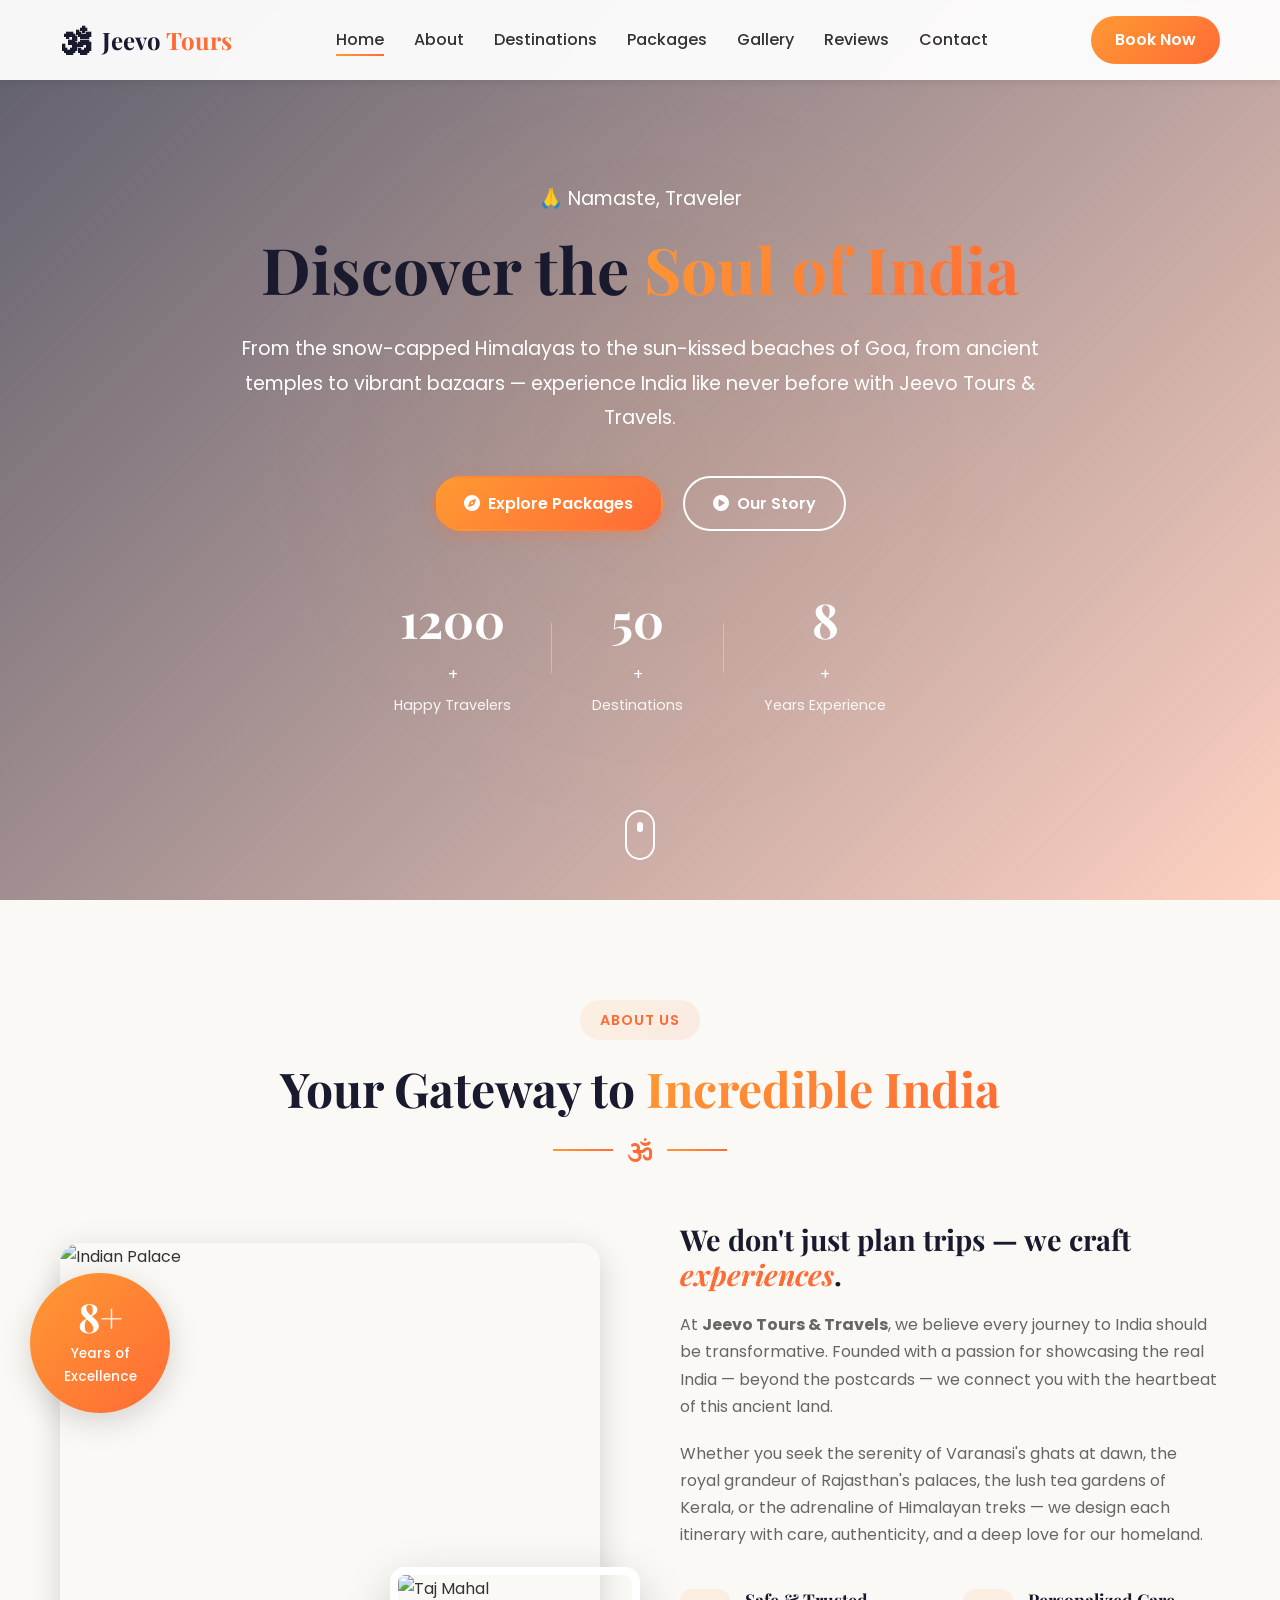
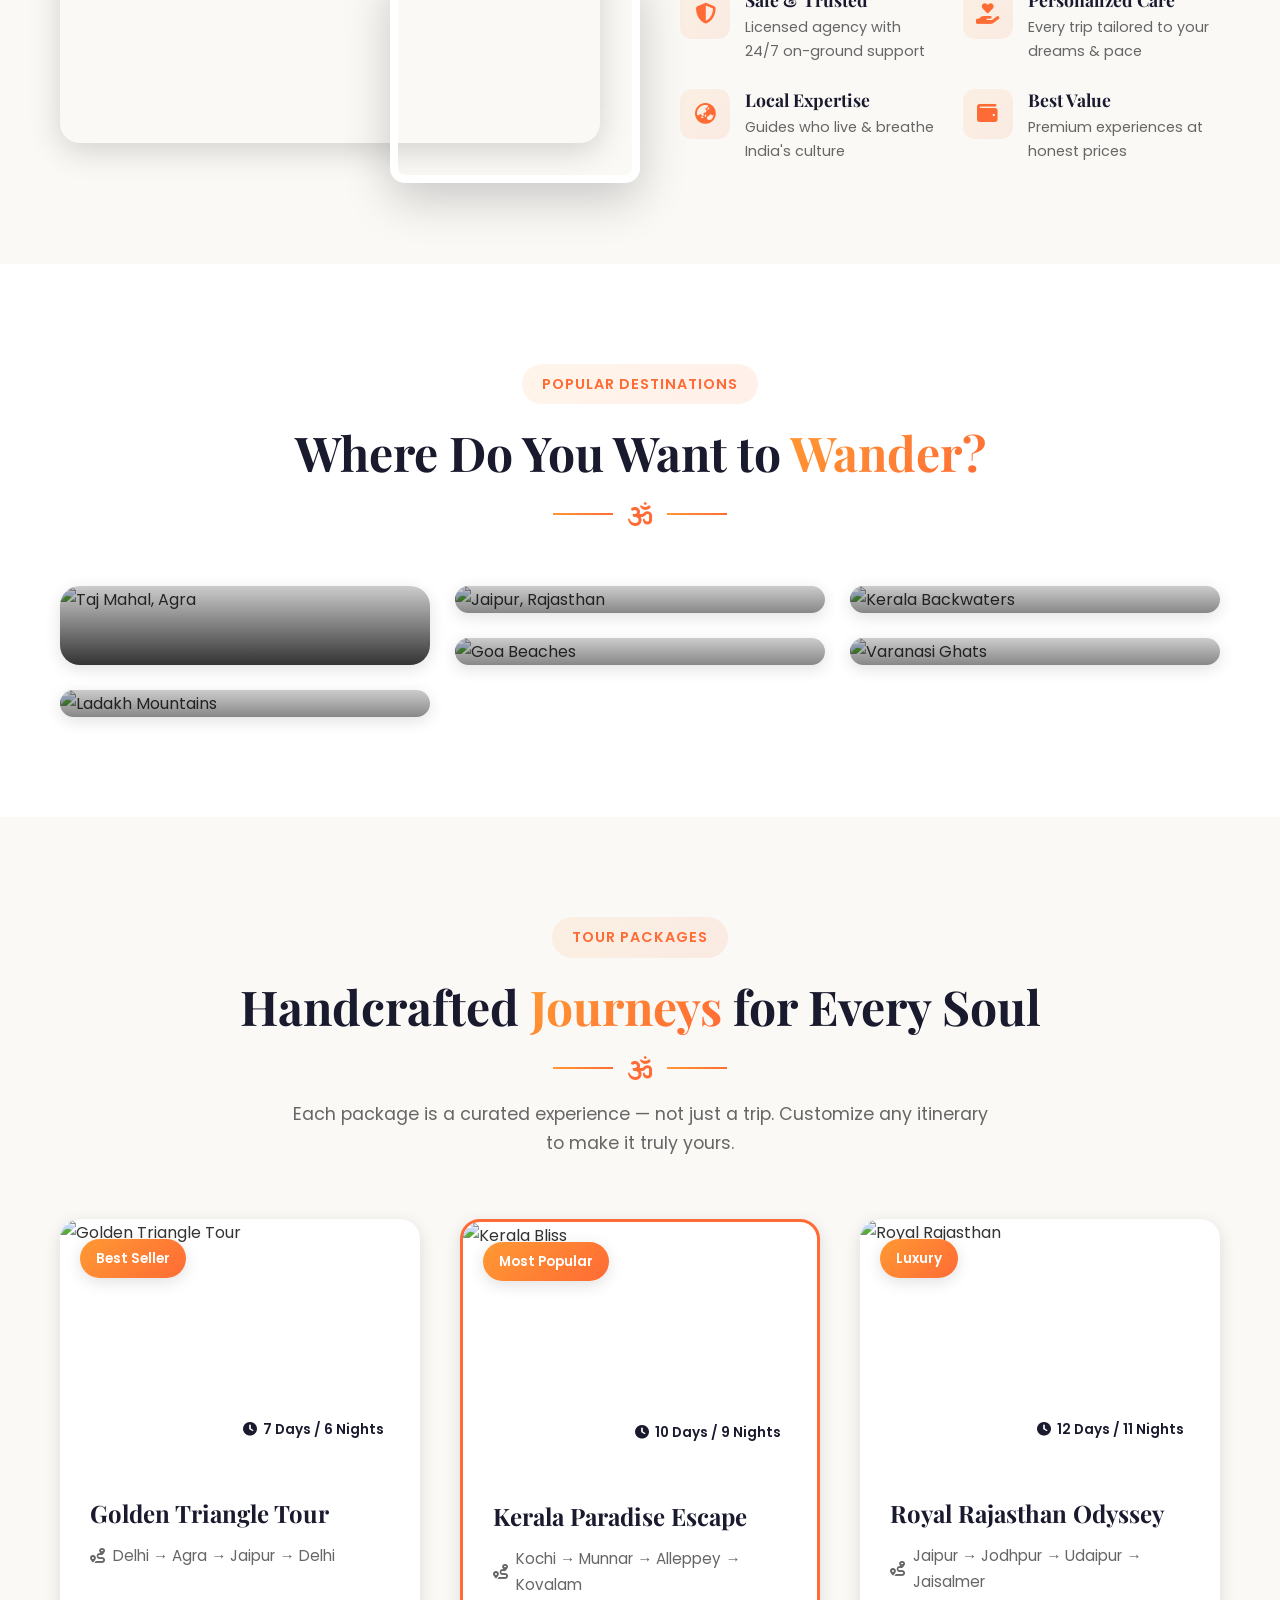
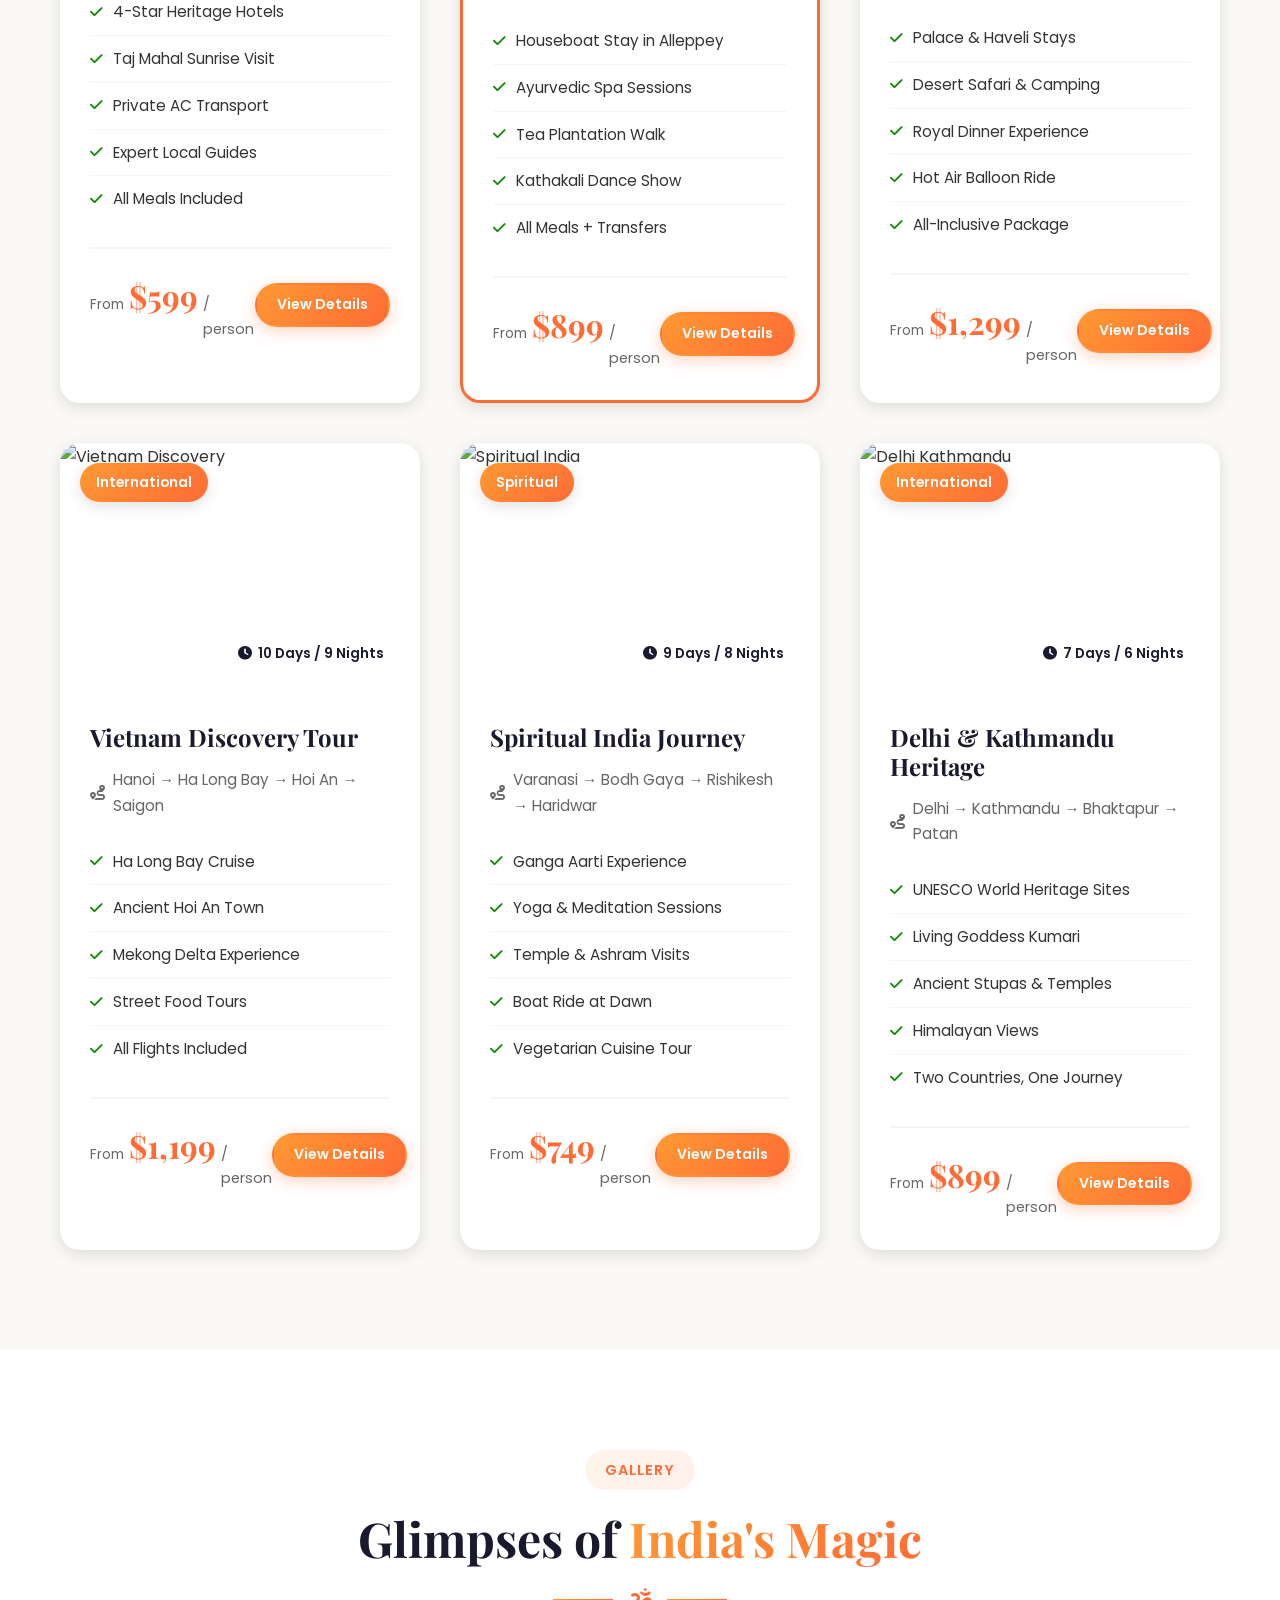
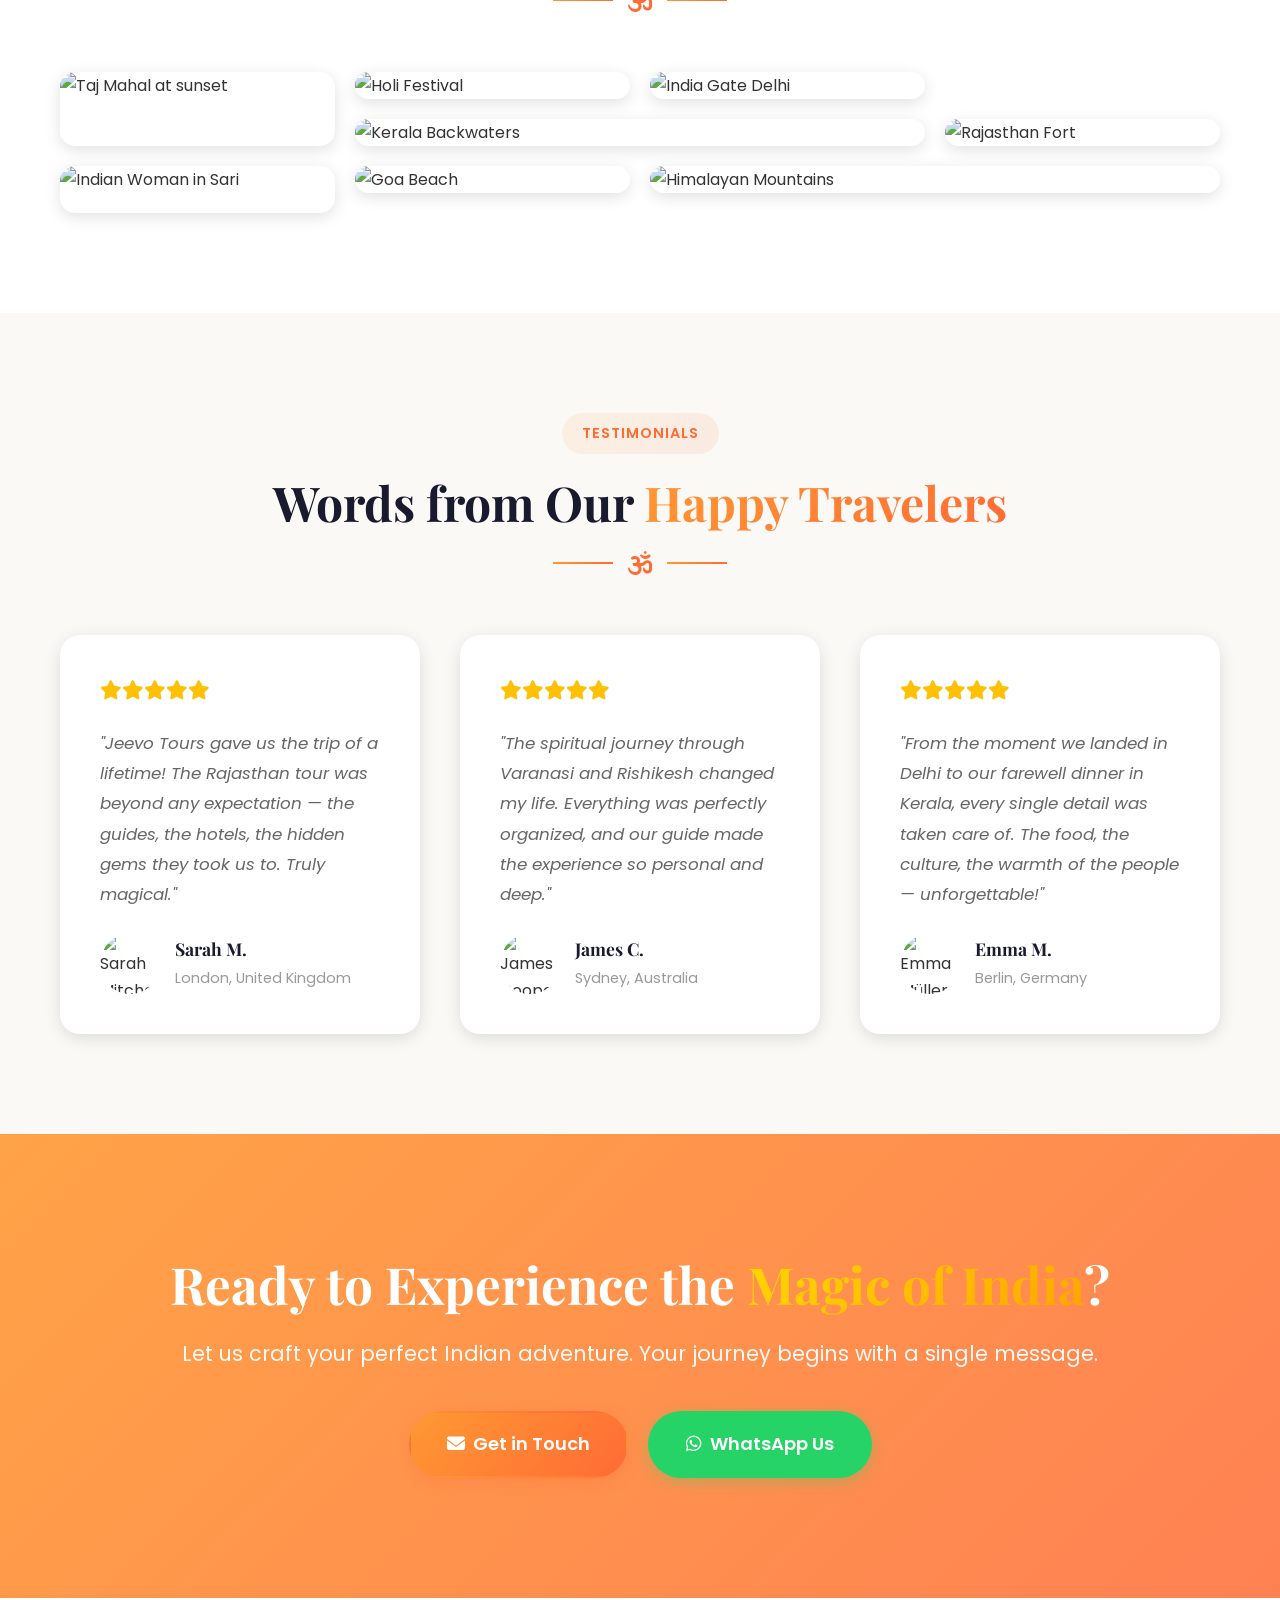
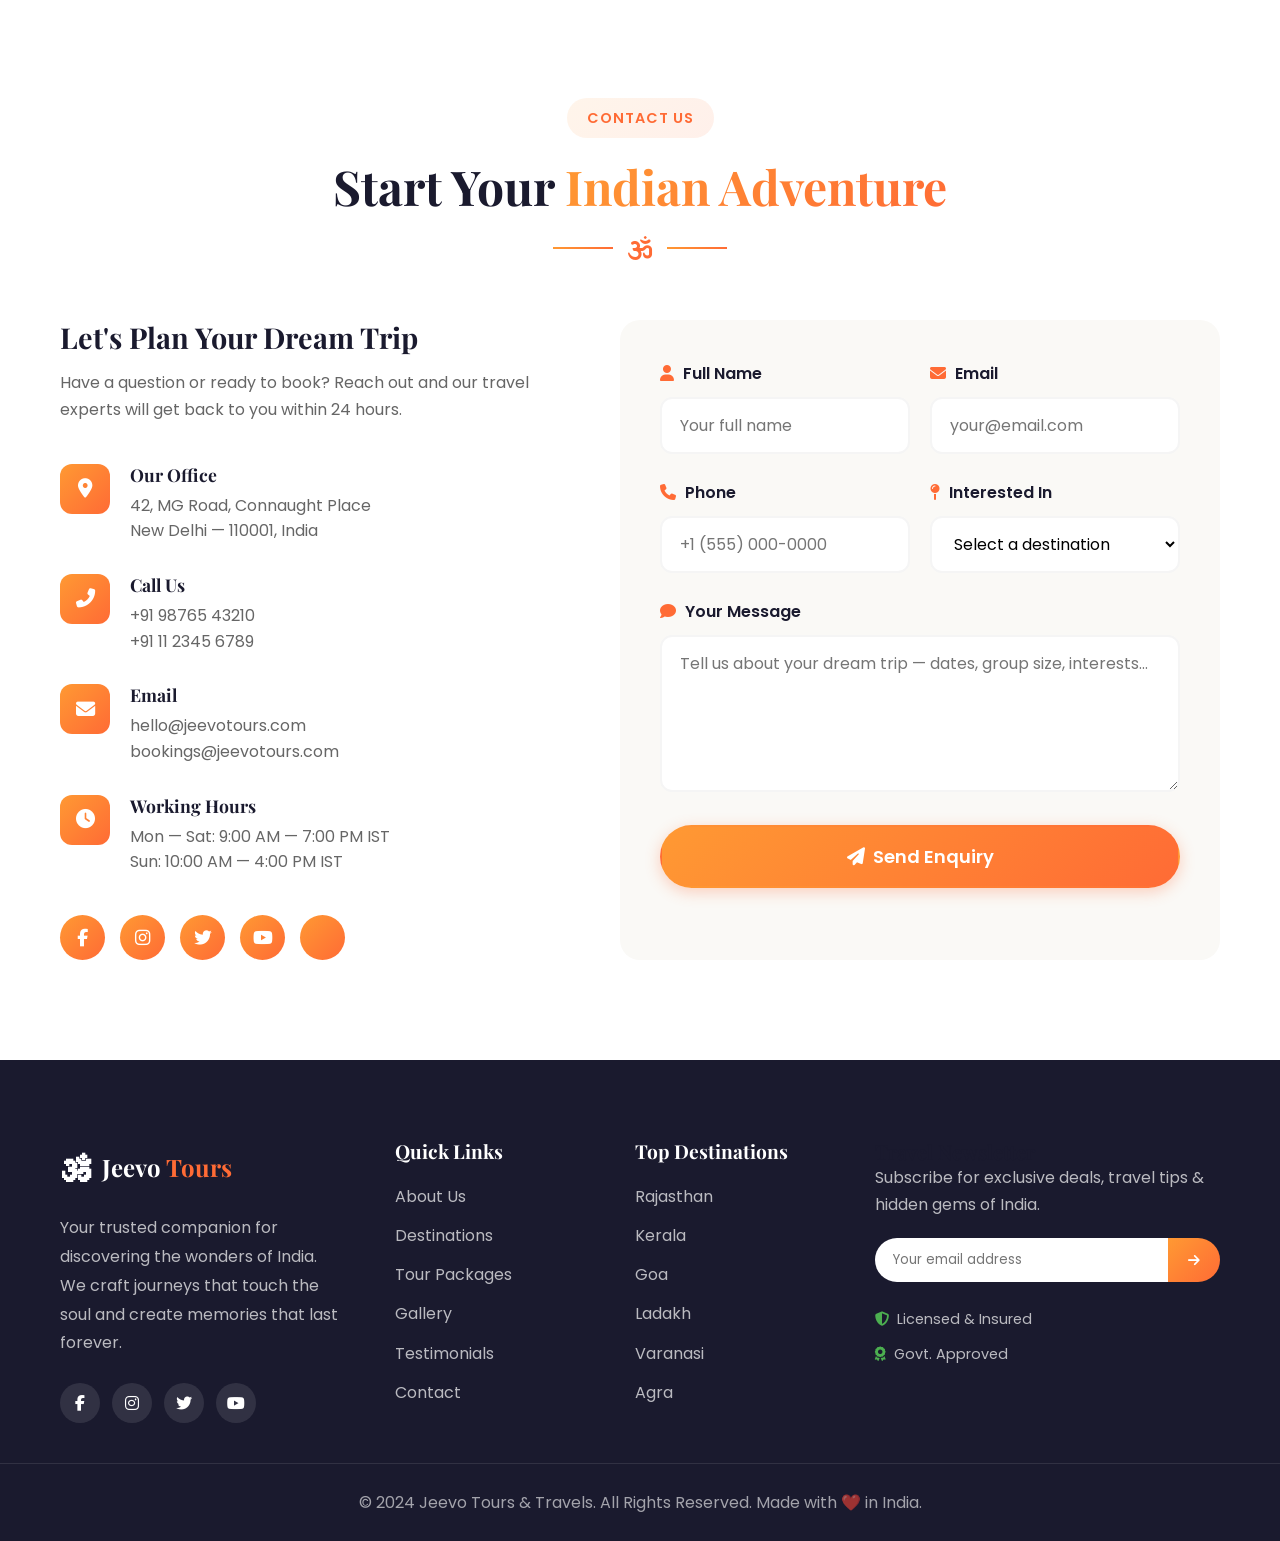
==== index.html @ 7a4a973b "Add files via upload" ====
<!DOCTYPE html>
<html lang="en">
<head>
    <meta charset="UTF-8">
    <meta name="viewport" content="width=device-width, initial-scale=1.0">
    <title>Jeevo Tours & Travels — Discover Incredible India</title>
    <meta name="description" content="Jeevo Tours & Travels — Your gateway to the magic of India. Curated luxury tours, heritage walks, spiritual journeys & adventure expeditions across incredible India.">
    <link rel="preconnect" href="https://fonts.googleapis.com">
    <link rel="preconnect" href="https://fonts.gstatic.com" crossorigin>
    <link href="https://fonts.googleapis.com/css2?family=Playfair+Display:ital,wght@0,400;0,600;0,700;0,800;1,400&family=Poppins:wght@300;400;500;600;700&display=swap" rel="stylesheet">
    <link rel="stylesheet" href="https://cdnjs.cloudflare.com/ajax/libs/font-awesome/6.5.1/css/all.min.css">
    <link rel="stylesheet" href="styles.css">
</head>
<body>

    <!-- ======= NAVIGATION ======= -->
    <nav class="navbar" id="navbar">
        <div class="nav-container">
            <a href="#home" class="nav-logo">
                <span class="logo-icon">🕉</span>
                <span class="logo-text">Jeevo <span>Tours</span></span>
            </a>
            <ul class="nav-links" id="navLinks">
                <li><a href="#home" class="active">Home</a></li>
                <li><a href="#about">About</a></li>
                <li><a href="#destinations">Destinations</a></li>
                <li><a href="#packages">Packages</a></li>
                <li><a href="#gallery">Gallery</a></li>
                <li><a href="#testimonials">Reviews</a></li>
                <li><a href="#contact">Contact</a></li>
            </ul>
            <a href="#packages" class="nav-cta">Book Now</a>
            <button class="nav-toggle" id="navToggle" aria-label="Toggle navigation">
                <span></span><span></span><span></span>
            </button>
        </div>
    </nav>

    <!-- ======= HERO SECTION ======= -->
    <section class="hero" id="home">
        <div class="hero-bg">
            <div class="hero-slide active" style="background-image: url('https://images.pexels.com/photos/1603650/pexels-photo-1603650.jpeg?auto=compress&cs=tinysrgb&w=1920')"></div>
            <div class="hero-slide" style="background-image: url('https://images.pexels.com/photos/2290070/pexels-photo-2290070.jpeg?auto=compress&cs=tinysrgb&w=1920')"></div>
            <div class="hero-slide" style="background-image: url('https://images.pexels.com/photos/1583339/pexels-photo-1583339.jpeg?auto=compress&cs=tinysrgb&w=1920')"></div>
            <div class="hero-slide" style="background-image: url('https://images.pexels.com/photos/3581368/pexels-photo-3581368.jpeg?auto=compress&cs=tinysrgb&w=1920')"></div>
        </div>
        <div class="hero-overlay"></div>
        <div class="hero-mandala"></div>
        <div class="hero-content">
            <p class="hero-subtitle animate-up">🙏 Namaste, Traveler</p>
            <h1 class="hero-title animate-up delay-1">
                Discover the <span class="text-gradient">Soul of India</span>
            </h1>
            <p class="hero-desc animate-up delay-2">
                From the snow-capped Himalayas to the sun-kissed beaches of Goa, from ancient temples to vibrant bazaars — experience India like never before with Jeevo Tours & Travels.
            </p>
            <div class="hero-btns animate-up delay-3">
                <a href="#packages" class="btn btn-primary"><i class="fas fa-compass"></i> Explore Packages</a>
                <a href="#about" class="btn btn-outline"><i class="fas fa-play-circle"></i> Our Story</a>
            </div>
            <div class="hero-stats animate-up delay-4">
                <div class="stat">
                    <span class="stat-num" data-count="1200">0</span>+
                    <span class="stat-label">Happy Travelers</span>
                </div>
                <div class="stat-divider"></div>
                <div class="stat">
                    <span class="stat-num" data-count="50">0</span>+
                    <span class="stat-label">Destinations</span>
                </div>
                <div class="stat-divider"></div>
                <div class="stat">
                    <span class="stat-num" data-count="8">0</span>+
                    <span class="stat-label">Years Experience</span>
                </div>
            </div>
        </div>
        <div class="hero-scroll">
            <a href="#about"><span></span></a>
        </div>
    </section>

    <!-- ======= ABOUT SECTION ======= -->
    <section class="about section" id="about">
        <div class="container">
            <div class="section-header">
                <span class="section-tag">About Us</span>
                <h2 class="section-title">Your Gateway to <span class="text-gradient">Incredible India</span></h2>
                <div class="title-ornament"><span></span><i class="fas fa-om"></i><span></span></div>
            </div>
            <div class="about-grid">
                <div class="about-images">
                    <div class="about-img-main">
                        <img src="https://images.pexels.com/photos/3581368/pexels-photo-3581368.jpeg?auto=compress&cs=tinysrgb&w=600&h=800" alt="Indian Palace" loading="lazy">
                    </div>
                    <div class="about-img-float">
                        <img src="https://images.pexels.com/photos/1603650/pexels-photo-1603650.jpeg?auto=compress&cs=tinysrgb&w=400&h=500" alt="Taj Mahal" loading="lazy">
                    </div>
                    <div class="about-experience-badge">
                        <span class="badge-num">8+</span>
                        <span class="badge-text">Years of<br>Excellence</span>
                    </div>
                </div>
                <div class="about-content">
                    <h3>We don't just plan trips — we craft <em>experiences</em>.</h3>
                    <p>
                        At <strong>Jeevo Tours & Travels</strong>, we believe every journey to India should be transformative. Founded with a passion for showcasing the real India — beyond the postcards — we connect you with the heartbeat of this ancient land.
                    </p>
                    <p>
                        Whether you seek the serenity of Varanasi's ghats at dawn, the royal grandeur of Rajasthan's palaces, the lush tea gardens of Kerala, or the adrenaline of Himalayan treks — we design each itinerary with care, authenticity, and a deep love for our homeland.
                    </p>
                    <div class="about-features">
                        <div class="feature">
                            <div class="feature-icon"><i class="fas fa-shield-alt"></i></div>
                            <div>
                                <h4>Safe & Trusted</h4>
                                <p>Licensed agency with 24/7 on-ground support</p>
                            </div>
                        </div>
                        <div class="feature">
                            <div class="feature-icon"><i class="fas fa-hand-holding-heart"></i></div>
                            <div>
                                <h4>Personalized Care</h4>
                                <p>Every trip tailored to your dreams & pace</p>
                            </div>
                        </div>
                        <div class="feature">
                            <div class="feature-icon"><i class="fas fa-globe-asia"></i></div>
                            <div>
                                <h4>Local Expertise</h4>
                                <p>Guides who live & breathe India's culture</p>
                            </div>
                        </div>
                        <div class="feature">
                            <div class="feature-icon"><i class="fas fa-wallet"></i></div>
                            <div>
                                <h4>Best Value</h4>
                                <p>Premium experiences at honest prices</p>
                            </div>
                        </div>
                    </div>
                </div>
            </div>
        </div>
    </section>

    <!-- ======= DESTINATIONS SECTION ======= -->
    <section class="destinations section" id="destinations">
        <div class="container">
            <div class="section-header">
                <span class="section-tag">Popular Destinations</span>
                <h2 class="section-title">Where Do You Want to <span class="text-gradient">Wander?</span></h2>
                <div class="title-ornament"><span></span><i class="fas fa-om"></i><span></span></div>
            </div>
            <div class="dest-grid">
                <div class="dest-card dest-large">
                    <img src="https://images.pexels.com/photos/1603650/pexels-photo-1603650.jpeg?auto=compress&cs=tinysrgb&w=800" alt="Taj Mahal, Agra" loading="lazy">
                    <div class="dest-overlay">
                        <span class="dest-tag">Most Popular</span>
                        <h3>Agra</h3>
                        <p>Home of the Taj Mahal — a monument to eternal love</p>
                        <a href="#packages" class="dest-link">Explore <i class="fas fa-arrow-right"></i></a>
                    </div>
                </div>
                <div class="dest-card">
                    <img src="https://images.pexels.com/photos/3581368/pexels-photo-3581368.jpeg?auto=compress&cs=tinysrgb&w=600" alt="Jaipur, Rajasthan" loading="lazy">
                    <div class="dest-overlay">
                        <span class="dest-tag">Royal Heritage</span>
                        <h3>Rajasthan</h3>
                        <p>Majestic forts, golden deserts & royal palaces</p>
                        <a href="#packages" class="dest-link">Explore <i class="fas fa-arrow-right"></i></a>
                    </div>
                </div>
                <div class="dest-card">
                    <img src="https://images.pexels.com/photos/3889742/pexels-photo-3889742.jpeg?auto=compress&cs=tinysrgb&w=600" alt="Kerala Backwaters" loading="lazy">
                    <div class="dest-overlay">
                        <span class="dest-tag">God's Own Country</span>
                        <h3>Kerala</h3>
                        <p>Serene backwaters, Ayurveda & spice plantations</p>
                        <a href="#packages" class="dest-link">Explore <i class="fas fa-arrow-right"></i></a>
                    </div>
                </div>
                <div class="dest-card">
                    <img src="https://images.pexels.com/photos/1007426/pexels-photo-1007426.jpeg?auto=compress&cs=tinysrgb&w=600" alt="Goa Beaches" loading="lazy">
                    <div class="dest-overlay">
                        <span class="dest-tag">Beach Paradise</span>
                        <h3>Goa</h3>
                        <p>Golden beaches, vibrant nightlife & Portuguese charm</p>
                        <a href="#packages" class="dest-link">Explore <i class="fas fa-arrow-right"></i></a>
                    </div>
                </div>
                <div class="dest-card">
                    <img src="https://images.pexels.com/photos/1007426/pexels-photo-1007426.jpeg?auto=compress&cs=tinysrgb&w=600" alt="Varanasi Ghats" loading="lazy">
                    <div class="dest-overlay">
                        <span class="dest-tag">Spiritual Capital</span>
                        <h3>Varanasi</h3>
                        <p>Ancient ghats, sacred rituals & timeless spirituality</p>
                        <a href="#packages" class="dest-link">Explore <i class="fas fa-arrow-right"></i></a>
                    </div>
                </div>
                <div class="dest-card">
                    <img src="https://images.pexels.com/photos/1670732/pexels-photo-1670732.jpeg?auto=compress&cs=tinysrgb&w=600" alt="Ladakh Mountains" loading="lazy">
                    <div class="dest-overlay">
                        <span class="dest-tag">Adventure</span>
                        <h3>Ladakh</h3>
                        <p>Breathtaking passes, monasteries & raw Himalayan beauty</p>
                        <a href="#packages" class="dest-link">Explore <i class="fas fa-arrow-right"></i></a>
                    </div>
                </div>
            </div>
        </div>
    </section>

    <!-- ======= PACKAGES SECTION ======= -->
    <section class="packages section" id="packages">
        <div class="container">
            <div class="section-header">
                <span class="section-tag">Tour Packages</span>
                <h2 class="section-title">Handcrafted <span class="text-gradient">Journeys</span> for Every Soul</h2>
                <div class="title-ornament"><span></span><i class="fas fa-om"></i><span></span></div>
                <p class="section-desc">Each package is a curated experience — not just a trip. Customize any itinerary to make it truly yours.</p>
            </div>
            <div class="packages-grid">
                <!-- Package 1 -->
                <div class="package-card">
                    <div class="package-img">
                        <img src="https://images.pexels.com/photos/1603650/pexels-photo-1603650.jpeg?auto=compress&cs=tinysrgb&w=600&h=400" alt="Golden Triangle Tour" loading="lazy">
                        <span class="package-badge">Best Seller</span>
                        <span class="package-duration"><i class="fas fa-clock"></i> 7 Days / 6 Nights</span>
                    </div>
                    <div class="package-body">
                        <h3>Golden Triangle Tour</h3>
                        <p class="package-route"><i class="fas fa-route"></i> Delhi → Agra → Jaipur → Delhi</p>
                        <ul class="package-features">
                            <li><i class="fas fa-check"></i> 4-Star Heritage Hotels</li>
                            <li><i class="fas fa-check"></i> Taj Mahal Sunrise Visit</li>
                            <li><i class="fas fa-check"></i> Private AC Transport</li>
                            <li><i class="fas fa-check"></i> Expert Local Guides</li>
                            <li><i class="fas fa-check"></i> All Meals Included</li>
                        </ul>
                        <div class="package-footer">
                            <div class="package-price">
                                <span class="price-from">From</span>
                                <span class="price-amount">$599</span>
                                <span class="price-per">/ person</span>
                            </div>
                            <a href="tours/golden-triangle.html" class="btn btn-primary btn-sm">View Details</a>
                        </div>
                    </div>
                </div>

                <!-- Package 2 -->
                <div class="package-card featured">
                    <div class="package-img">
                        <img src="https://images.pexels.com/photos/3889742/pexels-photo-3889742.jpeg?auto=compress&cs=tinysrgb&w=600&h=400" alt="Kerala Bliss" loading="lazy">
                        <span class="package-badge">Most Popular</span>
                        <span class="package-duration"><i class="fas fa-clock"></i> 10 Days / 9 Nights</span>
                    </div>
                    <div class="package-body">
                        <h3>Kerala Paradise Escape</h3>
                        <p class="package-route"><i class="fas fa-route"></i> Kochi → Munnar → Alleppey → Kovalam</p>
                        <ul class="package-features">
                            <li><i class="fas fa-check"></i> Houseboat Stay in Alleppey</li>
                            <li><i class="fas fa-check"></i> Ayurvedic Spa Sessions</li>
                            <li><i class="fas fa-check"></i> Tea Plantation Walk</li>
                            <li><i class="fas fa-check"></i> Kathakali Dance Show</li>
                            <li><i class="fas fa-check"></i> All Meals + Transfers</li>
                        </ul>
                        <div class="package-footer">
                            <div class="package-price">
                                <span class="price-from">From</span>
                                <span class="price-amount">$899</span>
                                <span class="price-per">/ person</span>
                            </div>
                            <a href="tours/kerala-paradise.html" class="btn btn-primary btn-sm">View Details</a>
                        </div>
                    </div>
                </div>

                <!-- Package 3 -->
                <div class="package-card">
                    <div class="package-img">
                        <img src="https://images.pexels.com/photos/3581368/pexels-photo-3581368.jpeg?auto=compress&cs=tinysrgb&w=600&h=400" alt="Royal Rajasthan" loading="lazy">
                        <span class="package-badge">Luxury</span>
                        <span class="package-duration"><i class="fas fa-clock"></i> 12 Days / 11 Nights</span>
                    </div>
                    <div class="package-body">
                        <h3>Royal Rajasthan Odyssey</h3>
                        <p class="package-route"><i class="fas fa-route"></i> Jaipur → Jodhpur → Udaipur → Jaisalmer</p>
                        <ul class="package-features">
                            <li><i class="fas fa-check"></i> Palace & Haveli Stays</li>
                            <li><i class="fas fa-check"></i> Desert Safari & Camping</li>
                            <li><i class="fas fa-check"></i> Royal Dinner Experience</li>
                            <li><i class="fas fa-check"></i> Hot Air Balloon Ride</li>
                            <li><i class="fas fa-check"></i> All-Inclusive Package</li>
                        </ul>
                        <div class="package-footer">
                            <div class="package-price">
                                <span class="price-from">From</span>
                                <span class="price-amount">$1,299</span>
                                <span class="price-per">/ person</span>
                            </div>
                            <a href="tours/royal-rajasthan.html" class="btn btn-primary btn-sm">View Details</a>
                        </div>
                    </div>
                </div>

                <!-- Package 4 -->
                <div class="package-card">
                    <div class="package-img">
                        <img src="https://images.pexels.com/photos/1532771/pexels-photo-1532771.jpeg?auto=compress&cs=tinysrgb&w=600&h=400" alt="Vietnam Discovery" loading="lazy">
                        <span class="package-badge">International</span>
                        <span class="package-duration"><i class="fas fa-clock"></i> 10 Days / 9 Nights</span>
                    </div>
                    <div class="package-body">
                        <h3>Vietnam Discovery Tour</h3>
                        <p class="package-route"><i class="fas fa-route"></i> Hanoi → Ha Long Bay → Hoi An → Saigon</p>
                        <ul class="package-features">
                            <li><i class="fas fa-check"></i> Ha Long Bay Cruise</li>
                            <li><i class="fas fa-check"></i> Ancient Hoi An Town</li>
                            <li><i class="fas fa-check"></i> Mekong Delta Experience</li>
                            <li><i class="fas fa-check"></i> Street Food Tours</li>
                            <li><i class="fas fa-check"></i> All Flights Included</li>
                        </ul>
                        <div class="package-footer">
                            <div class="package-price">
                                <span class="price-from">From</span>
                                <span class="price-amount">$1,199</span>
                                <span class="price-per">/ person</span>
                            </div>
                            <a href="tours/vietnam-discovery.html" class="btn btn-primary btn-sm">View Details</a>
                        </div>
                    </div>
                </div>

                <!-- Package 5 -->
                <div class="package-card">
                    <div class="package-img">
                        <img src="https://images.pexels.com/photos/2290070/pexels-photo-2290070.jpeg?auto=compress&cs=tinysrgb&w=600&h=400" alt="Spiritual India" loading="lazy">
                        <span class="package-badge">Spiritual</span>
                        <span class="package-duration"><i class="fas fa-clock"></i> 9 Days / 8 Nights</span>
                    </div>
                    <div class="package-body">
                        <h3>Spiritual India Journey</h3>
                        <p class="package-route"><i class="fas fa-route"></i> Varanasi → Bodh Gaya → Rishikesh → Haridwar</p>
                        <ul class="package-features">
                            <li><i class="fas fa-check"></i> Ganga Aarti Experience</li>
                            <li><i class="fas fa-check"></i> Yoga & Meditation Sessions</li>
                            <li><i class="fas fa-check"></i> Temple & Ashram Visits</li>
                            <li><i class="fas fa-check"></i> Boat Ride at Dawn</li>
                            <li><i class="fas fa-check"></i> Vegetarian Cuisine Tour</li>
                        </ul>
                        <div class="package-footer">
                            <div class="package-price">
                                <span class="price-from">From</span>
                                <span class="price-amount">$749</span>
                                <span class="price-per">/ person</span>
                            </div>
                            <a href="tours/spiritual-india.html" class="btn btn-primary btn-sm">View Details</a>
                        </div>
                    </div>
                </div>

                <!-- Package 6 -->
                <div class="package-card">
                    <div class="package-img">
                        <img src="https://images.pexels.com/photos/3581368/pexels-photo-3581368.jpeg?auto=compress&cs=tinysrgb&w=600&h=400" alt="Delhi Kathmandu" loading="lazy">
                        <span class="package-badge">International</span>
                        <span class="package-duration"><i class="fas fa-clock"></i> 7 Days / 6 Nights</span>
                    </div>
                    <div class="package-body">
                        <h3>Delhi & Kathmandu Heritage</h3>
                        <p class="package-route"><i class="fas fa-route"></i> Delhi → Kathmandu → Bhaktapur → Patan</p>
                        <ul class="package-features">
                            <li><i class="fas fa-check"></i> UNESCO World Heritage Sites</li>
                            <li><i class="fas fa-check"></i> Living Goddess Kumari</li>
                            <li><i class="fas fa-check"></i> Ancient Stupas & Temples</li>
                            <li><i class="fas fa-check"></i> Himalayan Views</li>
                            <li><i class="fas fa-check"></i> Two Countries, One Journey</li>
                        </ul>
                        <div class="package-footer">
                            <div class="package-price">
                                <span class="price-from">From</span>
                                <span class="price-amount">$899</span>
                                <span class="price-per">/ person</span>
                            </div>
                            <a href="tours/delhi-kathmandu.html" class="btn btn-primary btn-sm">View Details</a>
                        </div>
                    </div>
                </div>
            </div>
        </div>
    </section>

    <!-- ======= GALLERY SECTION ======= -->
    <section class="gallery section" id="gallery">
        <div class="container">
            <div class="section-header">
                <span class="section-tag">Gallery</span>
                <h2 class="section-title">Glimpses of <span class="text-gradient">India's Magic</span></h2>
                <div class="title-ornament"><span></span><i class="fas fa-om"></i><span></span></div>
            </div>
            <div class="gallery-grid">
                <div class="gallery-item gi-tall">
                    <img src="https://images.pexels.com/photos/1603650/pexels-photo-1603650.jpeg?auto=compress&cs=tinysrgb&w=600&h=800" alt="Taj Mahal at sunset" loading="lazy">
                    <div class="gallery-overlay"><span>Taj Mahal, Agra</span></div>
                </div>
                <div class="gallery-item">
                    <img src="https://images.pexels.com/photos/2187605/pexels-photo-2187605.jpeg?auto=compress&cs=tinysrgb&w=400" alt="Holi Festival" loading="lazy">
                    <div class="gallery-overlay"><span>Festival of Colors</span></div>
                </div>
                <div class="gallery-item">
                    <img src="https://images.pexels.com/photos/1583339/pexels-photo-1583339.jpeg?auto=compress&cs=tinysrgb&w=400" alt="India Gate Delhi" loading="lazy">
                    <div class="gallery-overlay"><span>India Gate, Delhi</span></div>
                </div>
                <div class="gallery-item gi-wide">
                    <img src="https://images.pexels.com/photos/3889742/pexels-photo-3889742.jpeg?auto=compress&cs=tinysrgb&w=800&h=400" alt="Kerala Backwaters" loading="lazy">
                    <div class="gallery-overlay"><span>Backwaters, Kerala</span></div>
                </div>
                <div class="gallery-item">
                    <img src="https://images.pexels.com/photos/3581368/pexels-photo-3581368.jpeg?auto=compress&cs=tinysrgb&w=400" alt="Rajasthan Fort" loading="lazy">
                    <div class="gallery-overlay"><span>Mehrangarh Fort</span></div>
                </div>
                <div class="gallery-item gi-tall">
                    <img src="https://images.pexels.com/photos/2187605/pexels-photo-2187605.jpeg?auto=compress&cs=tinysrgb&w=600&h=800" alt="Indian Woman in Sari" loading="lazy">
                    <div class="gallery-overlay"><span>Colors of India</span></div>
                </div>
                <div class="gallery-item">
                    <img src="https://images.pexels.com/photos/1007426/pexels-photo-1007426.jpeg?auto=compress&cs=tinysrgb&w=400" alt="Goa Beach" loading="lazy">
                    <div class="gallery-overlay"><span>Beaches of Goa</span></div>
                </div>
                <div class="gallery-item gi-wide">
                    <img src="https://images.pexels.com/photos/1670732/pexels-photo-1670732.jpeg?auto=compress&cs=tinysrgb&w=800&h=400" alt="Himalayan Mountains" loading="lazy">
                    <div class="gallery-overlay"><span>Himalayas, Ladakh</span></div>
                </div>
            </div>
        </div>
    </section>

    <!-- ======= TESTIMONIALS SECTION ======= -->
    <section class="testimonials section" id="testimonials">
        <div class="container">
            <div class="section-header">
                <span class="section-tag">Testimonials</span>
                <h2 class="section-title">Words from Our <span class="text-gradient">Happy Travelers</span></h2>
                <div class="title-ornament"><span></span><i class="fas fa-om"></i><span></span></div>
            </div>
            <div class="testimonials-grid">
                <div class="testimonial-card">
                    <div class="testimonial-stars">
                        <i class="fas fa-star"></i><i class="fas fa-star"></i><i class="fas fa-star"></i><i class="fas fa-star"></i><i class="fas fa-star"></i>
                    </div>
                    <p class="testimonial-text">"Jeevo Tours gave us the trip of a lifetime! The Rajasthan tour was beyond any expectation — the guides, the hotels, the hidden gems they took us to. Truly magical."</p>
                    <div class="testimonial-author">
                        <img src="https://images.pexels.com/photos/774909/pexels-photo-774909.jpeg?auto=compress&cs=tinysrgb&w=100&h=100" alt="Sarah Mitchell" loading="lazy">
                        <div>
                            <h4>Sarah M.</h4>
                            <span>London, United Kingdom</span>
                        </div>
                    </div>
                </div>
                <div class="testimonial-card">
                    <div class="testimonial-stars">
                        <i class="fas fa-star"></i><i class="fas fa-star"></i><i class="fas fa-star"></i><i class="fas fa-star"></i><i class="fas fa-star"></i>
                    </div>
                    <p class="testimonial-text">"The spiritual journey through Varanasi and Rishikesh changed my life. Everything was perfectly organized, and our guide made the experience so personal and deep."</p>
                    <div class="testimonial-author">
                        <img src="https://images.pexels.com/photos/220453/pexels-photo-220453.jpeg?auto=compress&cs=tinysrgb&w=100&h=100" alt="James Cooper" loading="lazy">
                        <div>
                            <h4>James C.</h4>
                            <span>Sydney, Australia</span>
                        </div>
                    </div>
                </div>
                <div class="testimonial-card">
                    <div class="testimonial-stars">
                        <i class="fas fa-star"></i><i class="fas fa-star"></i><i class="fas fa-star"></i><i class="fas fa-star"></i><i class="fas fa-star"></i>
                    </div>
                    <p class="testimonial-text">"From the moment we landed in Delhi to our farewell dinner in Kerala, every single detail was taken care of. The food, the culture, the warmth of the people — unforgettable!"</p>
                    <div class="testimonial-author">
                        <img src="https://images.pexels.com/photos/733872/pexels-photo-733872.jpeg?auto=compress&cs=tinysrgb&w=100&h=100" alt="Emma Müller" loading="lazy">
                        <div>
                            <h4>Emma M.</h4>
                            <span>Berlin, Germany</span>
                        </div>
                    </div>
                </div>
            </div>
        </div>
    </section>

    <!-- ======= CTA SECTION ======= -->
    <section class="cta-section">
        <div class="cta-bg" style="background-image: url('https://images.pexels.com/photos/2290070/pexels-photo-2290070.jpeg?auto=compress&cs=tinysrgb&w=1920')"></div>
        <div class="cta-overlay"></div>
        <div class="container">
            <div class="cta-content">
                <h2>Ready to Experience the <span class="text-gradient-light">Magic of India</span>?</h2>
                <p>Let us craft your perfect Indian adventure. Your journey begins with a single message.</p>
                <div class="cta-btns">
                    <a href="#contact" class="btn btn-primary btn-lg"><i class="fas fa-envelope"></i> Get in Touch</a>
                    <a href="https://wa.me/919876543210" class="btn btn-whatsapp btn-lg" target="_blank"><i class="fab fa-whatsapp"></i> WhatsApp Us</a>
                </div>
            </div>
        </div>
    </section>

    <!-- ======= CONTACT SECTION ======= -->
    <section class="contact section" id="contact">
        <div class="container">
            <div class="section-header">
                <span class="section-tag">Contact Us</span>
                <h2 class="section-title">Start Your <span class="text-gradient">Indian Adventure</span></h2>
                <div class="title-ornament"><span></span><i class="fas fa-om"></i><span></span></div>
            </div>
            <div class="contact-grid">
                <div class="contact-info">
                    <h3>Let's Plan Your Dream Trip</h3>
                    <p>Have a question or ready to book? Reach out and our travel experts will get back to you within 24 hours.</p>

                    <div class="contact-details">
                        <div class="contact-item">
                            <div class="contact-icon"><i class="fas fa-map-marker-alt"></i></div>
                            <div>
                                <h4>Our Office</h4>
                                <p>42, MG Road, Connaught Place<br>New Delhi — 110001, India</p>
                            </div>
                        </div>
                        <div class="contact-item">
                            <div class="contact-icon"><i class="fas fa-phone-alt"></i></div>
                            <div>
                                <h4>Call Us</h4>
                                <p>+91 98765 43210<br>+91 11 2345 6789</p>
                            </div>
                        </div>
                        <div class="contact-item">
                            <div class="contact-icon"><i class="fas fa-envelope"></i></div>
                            <div>
                                <h4>Email</h4>
                                <p>hello@jeevotours.com<br>bookings@jeevotours.com</p>
                            </div>
                        </div>
                        <div class="contact-item">
                            <div class="contact-icon"><i class="fas fa-clock"></i></div>
                            <div>
                                <h4>Working Hours</h4>
                                <p>Mon — Sat: 9:00 AM — 7:00 PM IST<br>Sun: 10:00 AM — 4:00 PM IST</p>
                            </div>
                        </div>
                    </div>

                    <div class="contact-social">
                        <a href="#" aria-label="Facebook"><i class="fab fa-facebook-f"></i></a>
                        <a href="#" aria-label="Instagram"><i class="fab fa-instagram"></i></a>
                        <a href="#" aria-label="Twitter"><i class="fab fa-twitter"></i></a>
                        <a href="#" aria-label="YouTube"><i class="fab fa-youtube"></i></a>
                        <a href="#" aria-label="TripAdvisor"><i class="fab fa-tripadvisor"></i></a>
                    </div>
                </div>

                <form class="contact-form" id="contactForm">
                    <div class="form-row">
                        <div class="form-group">
                            <label for="name"><i class="fas fa-user"></i> Full Name</label>
                            <input type="text" id="name" name="name" placeholder="Your full name" required>
                        </div>
                        <div class="form-group">
                            <label for="email"><i class="fas fa-envelope"></i> Email</label>
                            <input type="email" id="email" name="email" placeholder="your@email.com" required>
                        </div>
                    </div>
                    <div class="form-row">
                        <div class="form-group">
                            <label for="phone"><i class="fas fa-phone"></i> Phone</label>
                            <input type="tel" id="phone" name="phone" placeholder="+1 (555) 000-0000">
                        </div>
                        <div class="form-group">
                            <label for="destination"><i class="fas fa-map-pin"></i> Interested In</label>
                            <select id="destination" name="destination">
                                <option value="">Select a destination</option>
                                <option value="golden-triangle">Golden Triangle</option>
                                <option value="kerala">Kerala Paradise</option>
                                <option value="rajasthan">Royal Rajasthan</option>
                                <option value="himalayan">Himalayan Expedition</option>
                                <option value="spiritual">Spiritual Journey</option>
                                <option value="goa">Goa Beach Getaway</option>
                                <option value="custom">Custom Trip</option>
                            </select>
                        </div>
                    </div>
                    <div class="form-group">
                        <label for="message"><i class="fas fa-comment"></i> Your Message</label>
                        <textarea id="message" name="message" rows="5" placeholder="Tell us about your dream trip — dates, group size, interests..."></textarea>
                    </div>
                    <button type="submit" class="btn btn-primary btn-lg btn-full">
                        <i class="fas fa-paper-plane"></i> Send Enquiry
                    </button>
                </form>
            </div>
        </div>
    </section>

    <!-- ======= FOOTER ======= -->
    <footer class="footer">
        <div class="footer-top">
            <div class="container">
                <div class="footer-grid">
                    <div class="footer-about">
                        <a href="#home" class="footer-logo">
                            <span class="logo-icon">🕉</span>
                            <span class="logo-text">Jeevo <span>Tours</span></span>
                        </a>
                        <p>Your trusted companion for discovering the wonders of India. We craft journeys that touch the soul and create memories that last forever.</p>
                        <div class="footer-social">
                            <a href="#" aria-label="Facebook"><i class="fab fa-facebook-f"></i></a>
                            <a href="#" aria-label="Instagram"><i class="fab fa-instagram"></i></a>
                            <a href="#" aria-label="Twitter"><i class="fab fa-twitter"></i></a>
                            <a href="#" aria-label="YouTube"><i class="fab fa-youtube"></i></a>
                        </div>
                    </div>
                    <div class="footer-links">
                        <h4>Quick Links</h4>
                        <ul>
                            <li><a href="#about">About Us</a></li>
                            <li><a href="#destinations">Destinations</a></li>
                            <li><a href="#packages">Tour Packages</a></li>
                            <li><a href="#gallery">Gallery</a></li>
                            <li><a href="#testimonials">Testimonials</a></li>
                            <li><a href="#contact">Contact</a></li>
                        </ul>
                    </div>
                    <div class="footer-links">
                        <h4>Top Destinations</h4>
                        <ul>
                            <li><a href="#destinations">Rajasthan</a></li>
                            <li><a href="#destinations">Kerala</a></li>
                            <li><a href="#destinations">Goa</a></li>
                            <li><a href="#destinations">Ladakh</a></li>
                            <li><a href="#destinations">Varanasi</a></li>
                            <li><a href="#destinations">Agra</a></li>
                        </ul>
                    </div>
                    <div class="footer-newsletter">
                        <h4>Travel Newsletter</h4>
                        <p>Subscribe for exclusive deals, travel tips & hidden gems of India.</p>
                        <form class="newsletter-form">
                            <input type="email" placeholder="Your email address" required>
                            <button type="submit"><i class="fas fa-arrow-right"></i></button>
                        </form>
                        <div class="footer-trust">
                            <span><i class="fas fa-shield-alt"></i> Licensed & Insured</span>
                            <span><i class="fas fa-award"></i> Govt. Approved</span>
                        </div>
                    </div>
                </div>
            </div>
        </div>
        <div class="footer-bottom">
            <div class="container">
                <p>&copy; 2024 Jeevo Tours & Travels. All Rights Reserved. Made with ❤️ in India.</p>
            </div>
        </div>
    </footer>

    <!-- Back to Top -->
    <a href="#home" class="back-to-top" id="backToTop" aria-label="Back to top">
        <i class="fas fa-chevron-up"></i>
    </a>

    <script src="script.js"></script>
</body>
</html>
---- styles.css ----
/* ========================================
   JEEVO TOURS & TRAVELS - STYLESHEET
   Modern Indian Aesthetic with Saffron/Orange
   ======================================== */

/* ========== CSS VARIABLES ========== */
:root {
    /* Primary Indian Saffron/Orange Palette */
    --primary: #FF6B35;
    --primary-dark: #E85A28;
    --primary-light: #FF8C61;
    --saffron: #FF9933;
    --saffron-light: #FFB366;
    --orange-deep: #F26419;

    /* Accent Colors */
    --accent: #138808;
    --accent-light: #4CAF50;
    --white: #FFFFFF;
    --navy: #001845;

    /* Neutral Palette */
    --dark: #1a1a2e;
    --gray-dark: #333;
    --gray: #666;
    --gray-light: #999;
    --gray-lighter: #f5f5f5;
    --bg-light: #faf9f6;

    /* Gradients */
    --gradient-primary: linear-gradient(135deg, var(--saffron) 0%, var(--primary) 100%);
    --gradient-overlay: linear-gradient(135deg, rgba(255, 153, 51, 0.9) 0%, rgba(255, 107, 53, 0.85) 100%);

    /* Shadows */
    --shadow-sm: 0 2px 8px rgba(0, 0, 0, 0.08);
    --shadow-md: 0 4px 16px rgba(0, 0, 0, 0.12);
    --shadow-lg: 0 8px 32px rgba(0, 0, 0, 0.16);
    --shadow-xl: 0 16px 48px rgba(0, 0, 0, 0.2);

    /* Spacing */
    --section-padding: 100px 0;
    --container-width: 1200px;

    /* Typography */
    --font-heading: 'Playfair Display', serif;
    --font-body: 'Poppins', sans-serif;

    /* Transitions */
    --transition: all 0.3s ease;
}

/* ========== BASE STYLES ========== */
* {
    margin: 0;
    padding: 0;
    box-sizing: border-box;
}

html {
    scroll-behavior: smooth;
    scroll-padding-top: 80px;
}

body {
    font-family: var(--font-body);
    font-size: 16px;
    line-height: 1.7;
    color: var(--gray-dark);
    background: var(--white);
    overflow-x: hidden;
}

img {
    max-width: 100%;
    height: auto;
    display: block;
}

a {
    text-decoration: none;
    color: inherit;
    transition: var(--transition);
}

ul {
    list-style: none;
}

/* ========== TYPOGRAPHY ========== */
h1, h2, h3, h4, h5, h6 {
    font-family: var(--font-heading);
    font-weight: 700;
    line-height: 1.2;
    color: var(--dark);
}

h1 { font-size: clamp(2.5rem, 5vw, 4rem); }
h2 { font-size: clamp(2rem, 4vw, 3rem); }
h3 { font-size: clamp(1.5rem, 3vw, 2rem); }
h4 { font-size: 1.25rem; }

p {
    margin-bottom: 1rem;
}

.text-gradient {
    background: var(--gradient-primary);
    -webkit-background-clip: text;
    -webkit-text-fill-color: transparent;
    background-clip: text;
}

.text-gradient-light {
    background: linear-gradient(135deg, #FFD700 0%, #FFA500 100%);
    -webkit-background-clip: text;
    -webkit-text-fill-color: transparent;
    background-clip: text;
}

/* ========== CONTAINER ========== */
.container {
    max-width: var(--container-width);
    margin: 0 auto;
    padding: 0 20px;
}

.section {
    padding: var(--section-padding);
}

/* ========== BUTTONS ========== */
.btn {
    display: inline-flex;
    align-items: center;
    gap: 8px;
    padding: 12px 28px;
    font-family: var(--font-body);
    font-size: 16px;
    font-weight: 600;
    border-radius: 50px;
    border: 2px solid transparent;
    cursor: pointer;
    transition: var(--transition);
    text-align: center;
    white-space: nowrap;
}

.btn-primary {
    background: var(--gradient-primary);
    color: var(--white);
    box-shadow: 0 4px 15px rgba(255, 107, 53, 0.3);
}

.btn-primary:hover {
    transform: translateY(-2px);
    box-shadow: 0 6px 20px rgba(255, 107, 53, 0.4);
}

.btn-outline {
    background: transparent;
    color: var(--white);
    border-color: var(--white);
}

.btn-outline:hover {
    background: var(--white);
    color: var(--primary);
}

.btn-whatsapp {
    background: #25D366;
    color: var(--white);
    box-shadow: 0 4px 15px rgba(37, 211, 102, 0.3);
}

.btn-whatsapp:hover {
    background: #128C7E;
    transform: translateY(-2px);
}

.btn-sm {
    padding: 8px 20px;
    font-size: 14px;
}

.btn-lg {
    padding: 16px 36px;
    font-size: 18px;
}

.btn-full {
    width: 100%;
    justify-content: center;
}

/* ========== NAVIGATION ========== */
.navbar {
    position: fixed;
    top: 0;
    left: 0;
    right: 0;
    z-index: 1000;
    background: rgba(255, 255, 255, 0.95);
    backdrop-filter: blur(10px);
    box-shadow: var(--shadow-sm);
    transition: var(--transition);
}

.navbar.scrolled {
    box-shadow: var(--shadow-md);
}

.nav-container {
    max-width: var(--container-width);
    margin: 0 auto;
    padding: 0 20px;
    display: flex;
    align-items: center;
    justify-content: space-between;
    height: 80px;
}

.nav-logo {
    display: flex;
    align-items: center;
    gap: 10px;
    font-family: var(--font-heading);
    font-size: 1.5rem;
    font-weight: 700;
    color: var(--dark);
}

.logo-icon {
    font-size: 2rem;
}

.logo-text span {
    color: var(--primary);
}

.nav-links {
    display: flex;
    gap: 30px;
}

.nav-links a {
    font-weight: 500;
    color: var(--gray-dark);
    position: relative;
}

.nav-links a::after {
    content: '';
    position: absolute;
    bottom: -5px;
    left: 0;
    width: 0;
    height: 2px;
    background: var(--gradient-primary);
    transition: width 0.3s ease;
}

.nav-links a:hover::after,
.nav-links a.active::after {
    width: 100%;
}

.nav-cta {
    padding: 10px 24px;
    background: var(--gradient-primary);
    color: var(--white);
    border-radius: 50px;
    font-weight: 600;
}

.nav-cta:hover {
    transform: translateY(-2px);
    box-shadow: 0 4px 12px rgba(255, 107, 53, 0.3);
}

.nav-toggle {
    display: none;
    flex-direction: column;
    gap: 5px;
    background: none;
    border: none;
    cursor: pointer;
}

.nav-toggle span {
    width: 25px;
    height: 3px;
    background: var(--dark);
    border-radius: 3px;
    transition: var(--transition);
}

/* ========== HERO SECTION ========== */
.hero {
    position: relative;
    height: 100vh;
    min-height: 700px;
    display: flex;
    align-items: center;
    justify-content: center;
    overflow: hidden;
}

.hero-bg {
    position: absolute;
    top: 0;
    left: 0;
    width: 100%;
    height: 100%;
    z-index: 1;
}

.hero-slide {
    position: absolute;
    top: 0;
    left: 0;
    width: 100%;
    height: 100%;
    background-size: cover;
    background-position: center;
    opacity: 0;
    transition: opacity 2s cubic-bezier(0.4, 0, 0.2, 1);
    will-change: opacity;
}

.hero-slide.active {
    opacity: 1;
    animation: kenburns 20s ease-out;
}

@keyframes kenburns {
    0% {
        transform: scale(1);
    }
    100% {
        transform: scale(1.1);
    }
}

.hero-overlay {
    position: absolute;
    top: 0;
    left: 0;
    width: 100%;
    height: 100%;
    background: linear-gradient(135deg, rgba(26, 26, 46, 0.7) 0%, rgba(255, 107, 53, 0.3) 100%);
    z-index: 2;
}

.hero-mandala {
    position: absolute;
    top: 50%;
    left: 50%;
    transform: translate(-50%, -50%);
    width: 800px;
    height: 800px;
    background: radial-gradient(circle, rgba(255, 153, 51, 0.05) 0%, transparent 70%);
    border-radius: 50%;
    z-index: 2;
    animation: pulse 8s ease-in-out infinite;
}

@keyframes pulse {
    0%, 100% { transform: translate(-50%, -50%) scale(1); opacity: 0.5; }
    50% { transform: translate(-50%, -50%) scale(1.1); opacity: 0.3; }
}

.hero-content {
    position: relative;
    z-index: 3;
    text-align: center;
    color: var(--white);
    max-width: 900px;
    padding: 0 20px;
}

.hero-subtitle {
    font-size: 1.2rem;
    font-weight: 400;
    margin-bottom: 1rem;
    opacity: 0;
    animation: slideUp 0.8s ease forwards;
}

.hero-title {
    margin-bottom: 1.5rem;
    opacity: 0;
    animation: slideUp 0.8s ease 0.2s forwards;
}

.hero-desc {
    font-size: 1.2rem;
    line-height: 1.8;
    margin-bottom: 2.5rem;
    opacity: 0;
    animation: slideUp 0.8s ease 0.4s forwards;
}

.hero-btns {
    display: flex;
    gap: 20px;
    justify-content: center;
    flex-wrap: wrap;
    margin-bottom: 3rem;
    opacity: 0;
    animation: slideUp 0.8s ease 0.6s forwards;
}

.hero-stats {
    display: flex;
    justify-content: center;
    align-items: center;
    gap: 40px;
    flex-wrap: wrap;
    opacity: 0;
    animation: slideUp 0.8s ease 0.8s forwards;
}

.stat {
    text-align: center;
}

.stat-num {
    display: block;
    font-size: 3rem;
    font-weight: 700;
    font-family: var(--font-heading);
}

.stat-label {
    display: block;
    font-size: 0.9rem;
    opacity: 0.9;
    margin-top: 5px;
}

.stat-divider {
    width: 1px;
    height: 50px;
    background: rgba(255, 255, 255, 0.3);
}

.hero-scroll {
    position: absolute;
    bottom: 40px;
    left: 50%;
    transform: translateX(-50%);
    z-index: 3;
}

.hero-scroll a {
    display: block;
    width: 30px;
    height: 50px;
    border: 2px solid var(--white);
    border-radius: 20px;
    position: relative;
}

.hero-scroll span {
    position: absolute;
    top: 10px;
    left: 50%;
    width: 6px;
    height: 10px;
    margin-left: -3px;
    background: var(--white);
    border-radius: 3px;
    animation: scroll 2s infinite;
}

@keyframes scroll {
    0% { opacity: 1; transform: translateY(0); }
    100% { opacity: 0; transform: translateY(20px); }
}

@keyframes slideUp {
    to {
        opacity: 1;
        transform: translateY(0);
    }
    from {
        transform: translateY(30px);
    }
}

/* ========== SECTION HEADERS ========== */
.section-header {
    text-align: center;
    margin-bottom: 60px;
}

.section-tag {
    display: inline-block;
    padding: 8px 20px;
    background: linear-gradient(135deg, rgba(255, 153, 51, 0.1) 0%, rgba(255, 107, 53, 0.1) 100%);
    color: var(--primary);
    font-weight: 600;
    font-size: 0.9rem;
    text-transform: uppercase;
    letter-spacing: 1px;
    border-radius: 50px;
    margin-bottom: 20px;
}

.section-title {
    margin-bottom: 20px;
}

.title-ornament {
    display: flex;
    align-items: center;
    justify-content: center;
    gap: 15px;
    margin-top: 20px;
}

.title-ornament span {
    width: 60px;
    height: 2px;
    background: var(--gradient-primary);
}

.title-ornament i {
    color: var(--primary);
    font-size: 1.5rem;
}

.section-desc {
    max-width: 700px;
    margin: 20px auto 0;
    font-size: 1.1rem;
    color: var(--gray);
}

/* ========== ABOUT SECTION ========== */
.about {
    background: var(--bg-light);
}

.about-grid {
    display: grid;
    grid-template-columns: 1fr 1fr;
    gap: 80px;
    align-items: center;
}

.about-images {
    position: relative;
}

.about-img-main {
    border-radius: 20px;
    overflow: hidden;
    box-shadow: var(--shadow-lg);
}

.about-img-main img {
    width: 100%;
    height: 500px;
    object-fit: cover;
}

.about-img-float {
    position: absolute;
    bottom: -40px;
    right: -40px;
    width: 250px;
    border-radius: 15px;
    overflow: hidden;
    box-shadow: var(--shadow-xl);
    border: 8px solid var(--white);
}

.about-img-float img {
    width: 100%;
    height: 200px;
    object-fit: cover;
}

.about-experience-badge {
    position: absolute;
    top: 30px;
    left: -30px;
    width: 140px;
    height: 140px;
    background: var(--gradient-primary);
    border-radius: 50%;
    display: flex;
    flex-direction: column;
    align-items: center;
    justify-content: center;
    color: var(--white);
    box-shadow: var(--shadow-lg);
    text-align: center;
    padding: 10px;
}

.badge-num {
    font-size: 2.5rem;
    font-weight: 700;
    font-family: var(--font-heading);
    line-height: 1;
}

.badge-text {
    font-size: 0.85rem;
    font-weight: 500;
    margin-top: 5px;
}

.about-content h3 {
    font-size: 1.8rem;
    margin-bottom: 20px;
}

.about-content em {
    color: var(--primary);
    font-style: italic;
}

.about-content p {
    color: var(--gray);
    margin-bottom: 20px;
}

.about-features {
    display: grid;
    grid-template-columns: 1fr 1fr;
    gap: 25px;
    margin-top: 40px;
}

.feature {
    display: flex;
    gap: 15px;
}

.feature-icon {
    flex-shrink: 0;
    width: 50px;
    height: 50px;
    background: linear-gradient(135deg, rgba(255, 153, 51, 0.1) 0%, rgba(255, 107, 53, 0.1) 100%);
    border-radius: 12px;
    display: flex;
    align-items: center;
    justify-content: center;
    color: var(--primary);
    font-size: 1.3rem;
}

.feature h4 {
    font-size: 1.1rem;
    margin-bottom: 5px;
}

.feature p {
    font-size: 0.9rem;
    margin: 0;
}

/* ========== DESTINATIONS SECTION ========== */
.dest-grid {
    display: grid;
    grid-template-columns: repeat(3, 1fr);
    gap: 25px;
}

.dest-card {
    position: relative;
    border-radius: 20px;
    overflow: hidden;
    cursor: pointer;
    box-shadow: var(--shadow-md);
}

.dest-large {
    grid-row: span 2;
}

.dest-card img {
    width: 100%;
    height: 100%;
    object-fit: cover;
    transition: transform 0.5s ease;
}

.dest-card:hover img {
    transform: scale(1.1);
}

.dest-overlay {
    position: absolute;
    top: 0;
    left: 0;
    width: 100%;
    height: 100%;
    background: linear-gradient(to bottom, rgba(0, 0, 0, 0.2) 0%, rgba(0, 0, 0, 0.8) 100%);
    padding: 30px;
    display: flex;
    flex-direction: column;
    justify-content: flex-end;
    color: var(--white);
    transition: var(--transition);
}

.dest-card:hover .dest-overlay {
    background: linear-gradient(to bottom, rgba(255, 107, 53, 0.3) 0%, rgba(255, 107, 53, 0.9) 100%);
}

.dest-tag {
    display: inline-block;
    padding: 6px 15px;
    background: rgba(255, 255, 255, 0.2);
    backdrop-filter: blur(10px);
    border-radius: 20px;
    font-size: 0.8rem;
    font-weight: 600;
    margin-bottom: 15px;
    width: fit-content;
}

.dest-overlay h3 {
    font-size: 2rem;
    color: var(--white);
    margin-bottom: 10px;
}

.dest-overlay p {
    font-size: 0.95rem;
    opacity: 0.9;
    margin-bottom: 15px;
}

.dest-link {
    display: inline-flex;
    align-items: center;
    gap: 8px;
    color: var(--white);
    font-weight: 600;
    opacity: 0;
    transform: translateX(-10px);
    transition: var(--transition);
}

.dest-card:hover .dest-link {
    opacity: 1;
    transform: translateX(0);
}

/* ========== PACKAGES SECTION ========== */
.packages {
    background: var(--bg-light);
}

.packages-grid {
    display: grid;
    grid-template-columns: repeat(auto-fit, minmax(350px, 1fr));
    gap: 40px;
}

.package-card {
    background: var(--white);
    border-radius: 20px;
    overflow: hidden;
    box-shadow: var(--shadow-md);
    transition: var(--transition);
}

.package-card:hover {
    transform: translateY(-10px);
    box-shadow: var(--shadow-xl);
}

.package-card.featured {
    border: 3px solid var(--primary);
}

.package-img {
    position: relative;
    height: 250px;
    overflow: hidden;
}

.package-img img {
    width: 100%;
    height: 100%;
    object-fit: cover;
    transition: transform 0.5s ease;
}

.package-card:hover .package-img img {
    transform: scale(1.1);
}

.package-badge {
    position: absolute;
    top: 20px;
    left: 20px;
    padding: 8px 16px;
    background: var(--gradient-primary);
    color: var(--white);
    font-size: 0.85rem;
    font-weight: 600;
    border-radius: 20px;
    box-shadow: var(--shadow-md);
}

.package-duration {
    position: absolute;
    bottom: 20px;
    right: 20px;
    padding: 8px 16px;
    background: rgba(255, 255, 255, 0.95);
    backdrop-filter: blur(10px);
    color: var(--dark);
    font-size: 0.85rem;
    font-weight: 600;
    border-radius: 20px;
    display: flex;
    align-items: center;
    gap: 6px;
}

.package-body {
    padding: 30px;
}

.package-body h3 {
    font-size: 1.5rem;
    margin-bottom: 15px;
}

.package-route {
    color: var(--gray);
    font-size: 0.95rem;
    margin-bottom: 20px;
    display: flex;
    align-items: center;
    gap: 8px;
}

.package-features {
    margin-bottom: 25px;
}

.package-features li {
    padding: 10px 0;
    border-bottom: 1px solid var(--gray-lighter);
    font-size: 0.95rem;
    display: flex;
    align-items: center;
    gap: 10px;
}

.package-features li:last-child {
    border-bottom: none;
}

.package-features i {
    color: var(--accent);
    font-size: 0.9rem;
}

.package-footer {
    display: flex;
    justify-content: space-between;
    align-items: center;
    padding-top: 20px;
    border-top: 2px solid var(--gray-lighter);
}

.package-price {
    display: flex;
    align-items: baseline;
    gap: 5px;
}

.price-from {
    font-size: 0.85rem;
    color: var(--gray);
}

.price-amount {
    font-size: 2rem;
    font-weight: 700;
    font-family: var(--font-heading);
    color: var(--primary);
}

.price-per {
    font-size: 0.9rem;
    color: var(--gray);
}

/* ========== GALLERY SECTION ========== */
.gallery-grid {
    display: grid;
    grid-template-columns: repeat(4, 1fr);
    gap: 20px;
}

.gallery-item {
    position: relative;
    border-radius: 15px;
    overflow: hidden;
    cursor: pointer;
    box-shadow: var(--shadow-md);
    transition: var(--transition);
}

.gallery-item:hover {
    transform: translateY(-5px);
    box-shadow: var(--shadow-lg);
}

.gi-tall {
    grid-row: span 2;
}

.gi-wide {
    grid-column: span 2;
}

.gallery-item img {
    width: 100%;
    height: 100%;
    object-fit: cover;
    transition: transform 0.5s ease;
}

.gallery-item:hover img {
    transform: scale(1.1);
}

.gallery-overlay {
    position: absolute;
    bottom: 0;
    left: 0;
    right: 0;
    padding: 20px;
    background: linear-gradient(to top, rgba(0, 0, 0, 0.8) 0%, transparent 100%);
    color: var(--white);
    transform: translateY(100%);
    transition: var(--transition);
}

.gallery-item:hover .gallery-overlay {
    transform: translateY(0);
}

.gallery-overlay span {
    font-weight: 600;
    font-size: 1.1rem;
}

/* ========== TESTIMONIALS SECTION ========== */
.testimonials {
    background: var(--bg-light);
}

.testimonials-grid {
    display: grid;
    grid-template-columns: repeat(auto-fit, minmax(320px, 1fr));
    gap: 40px;
}

.testimonial-card {
    background: var(--white);
    padding: 40px;
    border-radius: 20px;
    box-shadow: var(--shadow-md);
    transition: var(--transition);
}

.testimonial-card:hover {
    transform: translateY(-5px);
    box-shadow: var(--shadow-lg);
}

.testimonial-stars {
    color: #FFC107;
    font-size: 1.2rem;
    margin-bottom: 20px;
}

.testimonial-text {
    font-size: 1.05rem;
    line-height: 1.8;
    color: var(--gray);
    font-style: italic;
    margin-bottom: 25px;
}

.testimonial-author {
    display: flex;
    align-items: center;
    gap: 15px;
}

.testimonial-author img {
    width: 60px;
    height: 60px;
    border-radius: 50%;
    object-fit: cover;
}

.testimonial-author h4 {
    font-size: 1.1rem;
    margin-bottom: 5px;
}

.testimonial-author span {
    font-size: 0.9rem;
    color: var(--gray-light);
}

/* ========== CTA SECTION ========== */
.cta-section {
    position: relative;
    padding: 120px 0;
    text-align: center;
    overflow: hidden;
}

.cta-bg {
    position: absolute;
    top: 0;
    left: 0;
    width: 100%;
    height: 100%;
    background-size: cover;
    background-position: center;
    z-index: 1;
}

.cta-overlay {
    position: absolute;
    top: 0;
    left: 0;
    width: 100%;
    height: 100%;
    background: var(--gradient-overlay);
    z-index: 2;
}

.cta-content {
    position: relative;
    z-index: 3;
    color: var(--white);
}

.cta-content h2 {
    font-size: clamp(2rem, 4vw, 3.5rem);
    color: var(--white);
    margin-bottom: 20px;
}

.cta-content p {
    font-size: 1.3rem;
    margin-bottom: 40px;
    opacity: 0.95;
}

.cta-btns {
    display: flex;
    gap: 20px;
    justify-content: center;
    flex-wrap: wrap;
}

/* ========== CONTACT SECTION ========== */
.contact-grid {
    display: grid;
    grid-template-columns: 1fr 1.2fr;
    gap: 60px;
}

.contact-info h3 {
    font-size: 1.8rem;
    margin-bottom: 15px;
}

.contact-info > p {
    color: var(--gray);
    margin-bottom: 40px;
}

.contact-details {
    margin-bottom: 40px;
}

.contact-item {
    display: flex;
    gap: 20px;
    margin-bottom: 30px;
}

.contact-icon {
    flex-shrink: 0;
    width: 50px;
    height: 50px;
    background: var(--gradient-primary);
    border-radius: 12px;
    display: flex;
    align-items: center;
    justify-content: center;
    color: var(--white);
    font-size: 1.2rem;
}

.contact-item h4 {
    font-size: 1.1rem;
    margin-bottom: 8px;
}

.contact-item p {
    color: var(--gray);
    margin: 0;
    line-height: 1.6;
}

.contact-social {
    display: flex;
    gap: 15px;
}

.contact-social a {
    width: 45px;
    height: 45px;
    background: var(--gradient-primary);
    border-radius: 50%;
    display: flex;
    align-items: center;
    justify-content: center;
    color: var(--white);
    font-size: 1.1rem;
    transition: var(--transition);
}

.contact-social a:hover {
    transform: translateY(-3px);
    box-shadow: var(--shadow-md);
}

/* ========== CONTACT FORM ========== */
.contact-form {
    background: var(--bg-light);
    padding: 40px;
    border-radius: 20px;
}

.form-row {
    display: grid;
    grid-template-columns: 1fr 1fr;
    gap: 20px;
}

.form-group {
    margin-bottom: 25px;
}

.form-group label {
    display: block;
    font-weight: 600;
    margin-bottom: 10px;
    color: var(--dark);
}

.form-group label i {
    color: var(--primary);
    margin-right: 5px;
}

.form-group input,
.form-group select,
.form-group textarea {
    width: 100%;
    padding: 14px 18px;
    border: 2px solid var(--gray-lighter);
    border-radius: 12px;
    font-family: var(--font-body);
    font-size: 1rem;
    transition: var(--transition);
    background: var(--white);
}

.form-group input:focus,
.form-group select:focus,
.form-group textarea:focus {
    outline: none;
    border-color: var(--primary);
}

.form-group textarea {
    resize: vertical;
}

/* ========== FOOTER ========== */
.footer {
    background: var(--dark);
    color: var(--white);
}

.footer-top {
    padding: 80px 0 40px;
}

.footer-grid {
    display: grid;
    grid-template-columns: 1.5fr 1fr 1fr 1.5fr;
    gap: 50px;
}

.footer-logo {
    display: flex;
    align-items: center;
    gap: 10px;
    font-family: var(--font-heading);
    font-size: 1.5rem;
    font-weight: 700;
    color: var(--white);
    margin-bottom: 20px;
}

.footer-about p {
    color: rgba(255, 255, 255, 0.7);
    margin-bottom: 25px;
    line-height: 1.8;
}

.footer-social {
    display: flex;
    gap: 12px;
}

.footer-social a {
    width: 40px;
    height: 40px;
    background: rgba(255, 255, 255, 0.1);
    border-radius: 50%;
    display: flex;
    align-items: center;
    justify-content: center;
    color: var(--white);
    transition: var(--transition);
}

.footer-social a:hover {
    background: var(--primary);
    transform: translateY(-3px);
}

.footer-links h4 {
    color: var(--white);
    font-size: 1.2rem;
    margin-bottom: 20px;
}

.footer-links ul li {
    margin-bottom: 12px;
}

.footer-links a {
    color: rgba(255, 255, 255, 0.7);
    transition: var(--transition);
}

.footer-links a:hover {
    color: var(--primary);
    padding-left: 5px;
}

.footer-newsletter p {
    color: rgba(255, 255, 255, 0.7);
    margin-bottom: 20px;
}

.newsletter-form {
    display: flex;
    margin-bottom: 25px;
}

.newsletter-form input {
    flex: 1;
    padding: 12px 18px;
    border: none;
    border-radius: 25px 0 0 25px;
    font-family: var(--font-body);
    outline: none;
}

.newsletter-form button {
    padding: 12px 20px;
    background: var(--gradient-primary);
    border: none;
    border-radius: 0 25px 25px 0;
    color: var(--white);
    cursor: pointer;
    transition: var(--transition);
}

.newsletter-form button:hover {
    opacity: 0.9;
}

.footer-trust {
    display: flex;
    flex-direction: column;
    gap: 10px;
}

.footer-trust span {
    display: flex;
    align-items: center;
    gap: 8px;
    color: rgba(255, 255, 255, 0.7);
    font-size: 0.9rem;
}

.footer-trust i {
    color: var(--accent-light);
}

.footer-bottom {
    padding: 25px 0;
    border-top: 1px solid rgba(255, 255, 255, 0.1);
    text-align: center;
}

.footer-bottom p {
    color: rgba(255, 255, 255, 0.6);
    margin: 0;
}

/* ========== BACK TO TOP ========== */
.back-to-top {
    position: fixed;
    bottom: 30px;
    right: 30px;
    width: 50px;
    height: 50px;
    background: var(--gradient-primary);
    color: var(--white);
    border-radius: 50%;
    display: flex;
    align-items: center;
    justify-content: center;
    font-size: 1.2rem;
    box-shadow: var(--shadow-lg);
    opacity: 0;
    visibility: hidden;
    transition: var(--transition);
    z-index: 999;
}

.back-to-top.show {
    opacity: 1;
    visibility: visible;
}

.back-to-top:hover {
    transform: translateY(-5px);
}

/* ========== RESPONSIVE ========== */
@media (max-width: 1024px) {
    .about-grid,
    .contact-grid {
        grid-template-columns: 1fr;
        gap: 50px;
    }

    .about-img-float {
        right: 20px;
        bottom: -20px;
        width: 200px;
    }

    .dest-grid {
        grid-template-columns: repeat(2, 1fr);
    }

    .footer-grid {
        grid-template-columns: 1fr 1fr;
        gap: 40px;
    }

    .gallery-grid {
        grid-template-columns: repeat(3, 1fr);
    }
}

@media (max-width: 768px) {
    :root {
        --section-padding: 60px 0;
    }

    .nav-links,
    .nav-cta {
        display: none;
    }

    .nav-toggle {
        display: flex;
    }

    .hero {
        min-height: 600px;
    }

    .hero-btns {
        flex-direction: column;
    }

    .hero-stats {
        gap: 20px;
    }

    .stat-divider {
        display: none;
    }

    .about-features {
        grid-template-columns: 1fr;
    }

    .dest-grid {
        grid-template-columns: 1fr;
    }

    .packages-grid {
        grid-template-columns: 1fr;
    }

    .gallery-grid {
        grid-template-columns: repeat(2, 1fr);
    }

    .form-row {
        grid-template-columns: 1fr;
    }

    .footer-grid {
        grid-template-columns: 1fr;
        gap: 30px;
    }

    .cta-btns {
        flex-direction: column;
    }
}

@media (max-width: 480px) {
    .gallery-grid {
        grid-template-columns: 1fr;
    }

    .gi-wide,
    .gi-tall {
        grid-column: auto;
        grid-row: auto;
    }
}
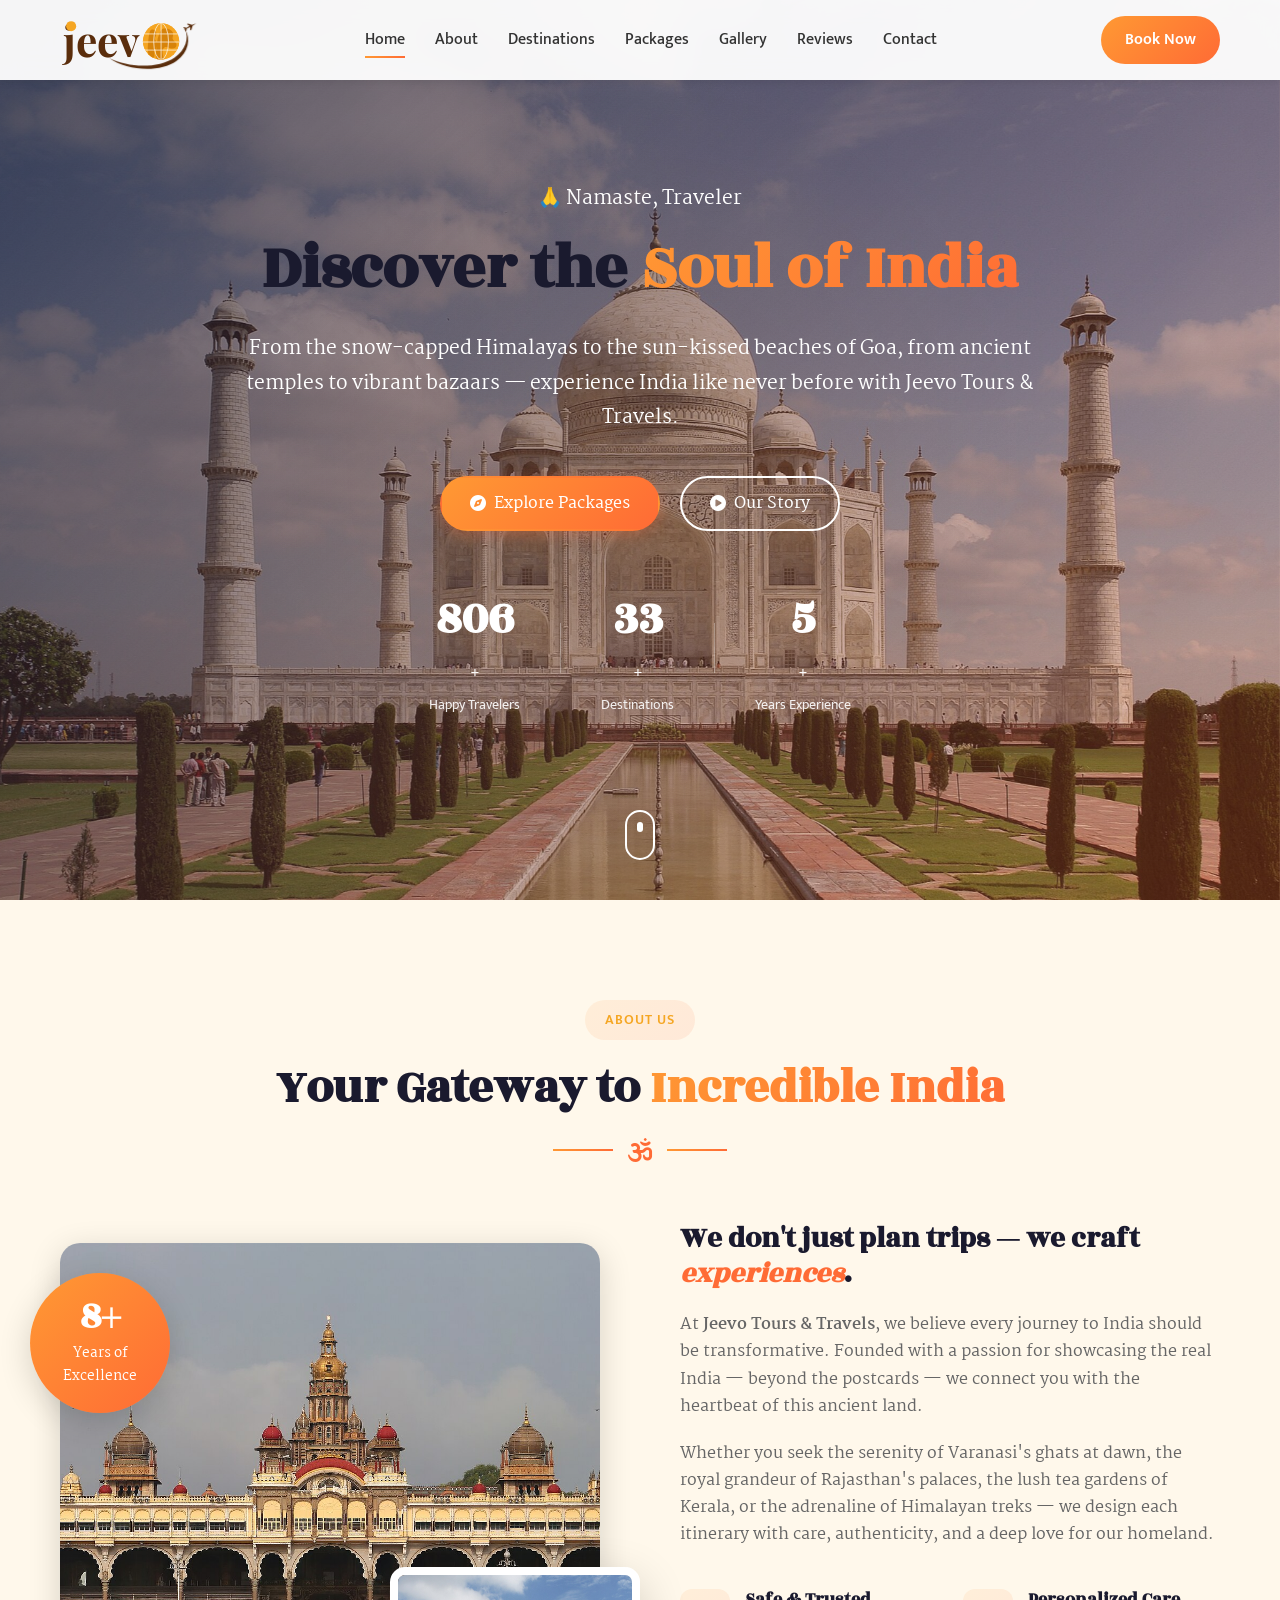
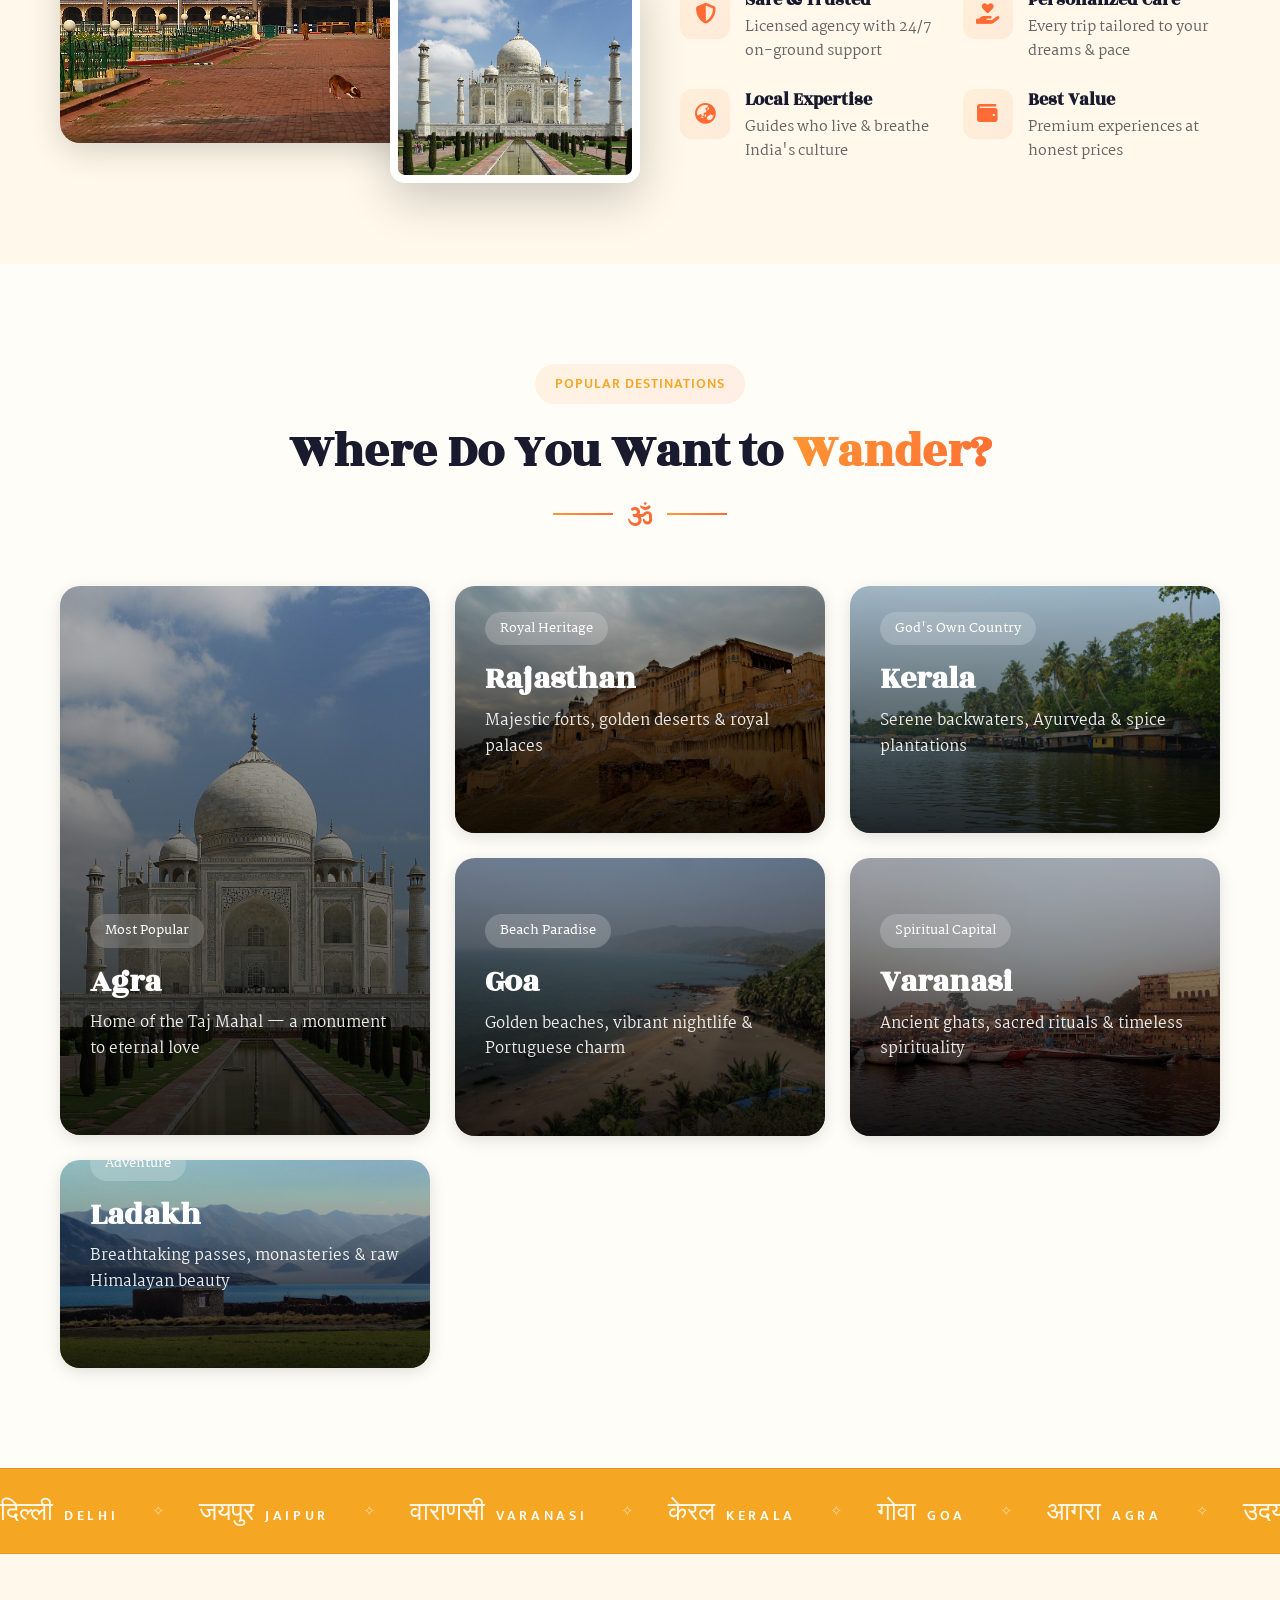
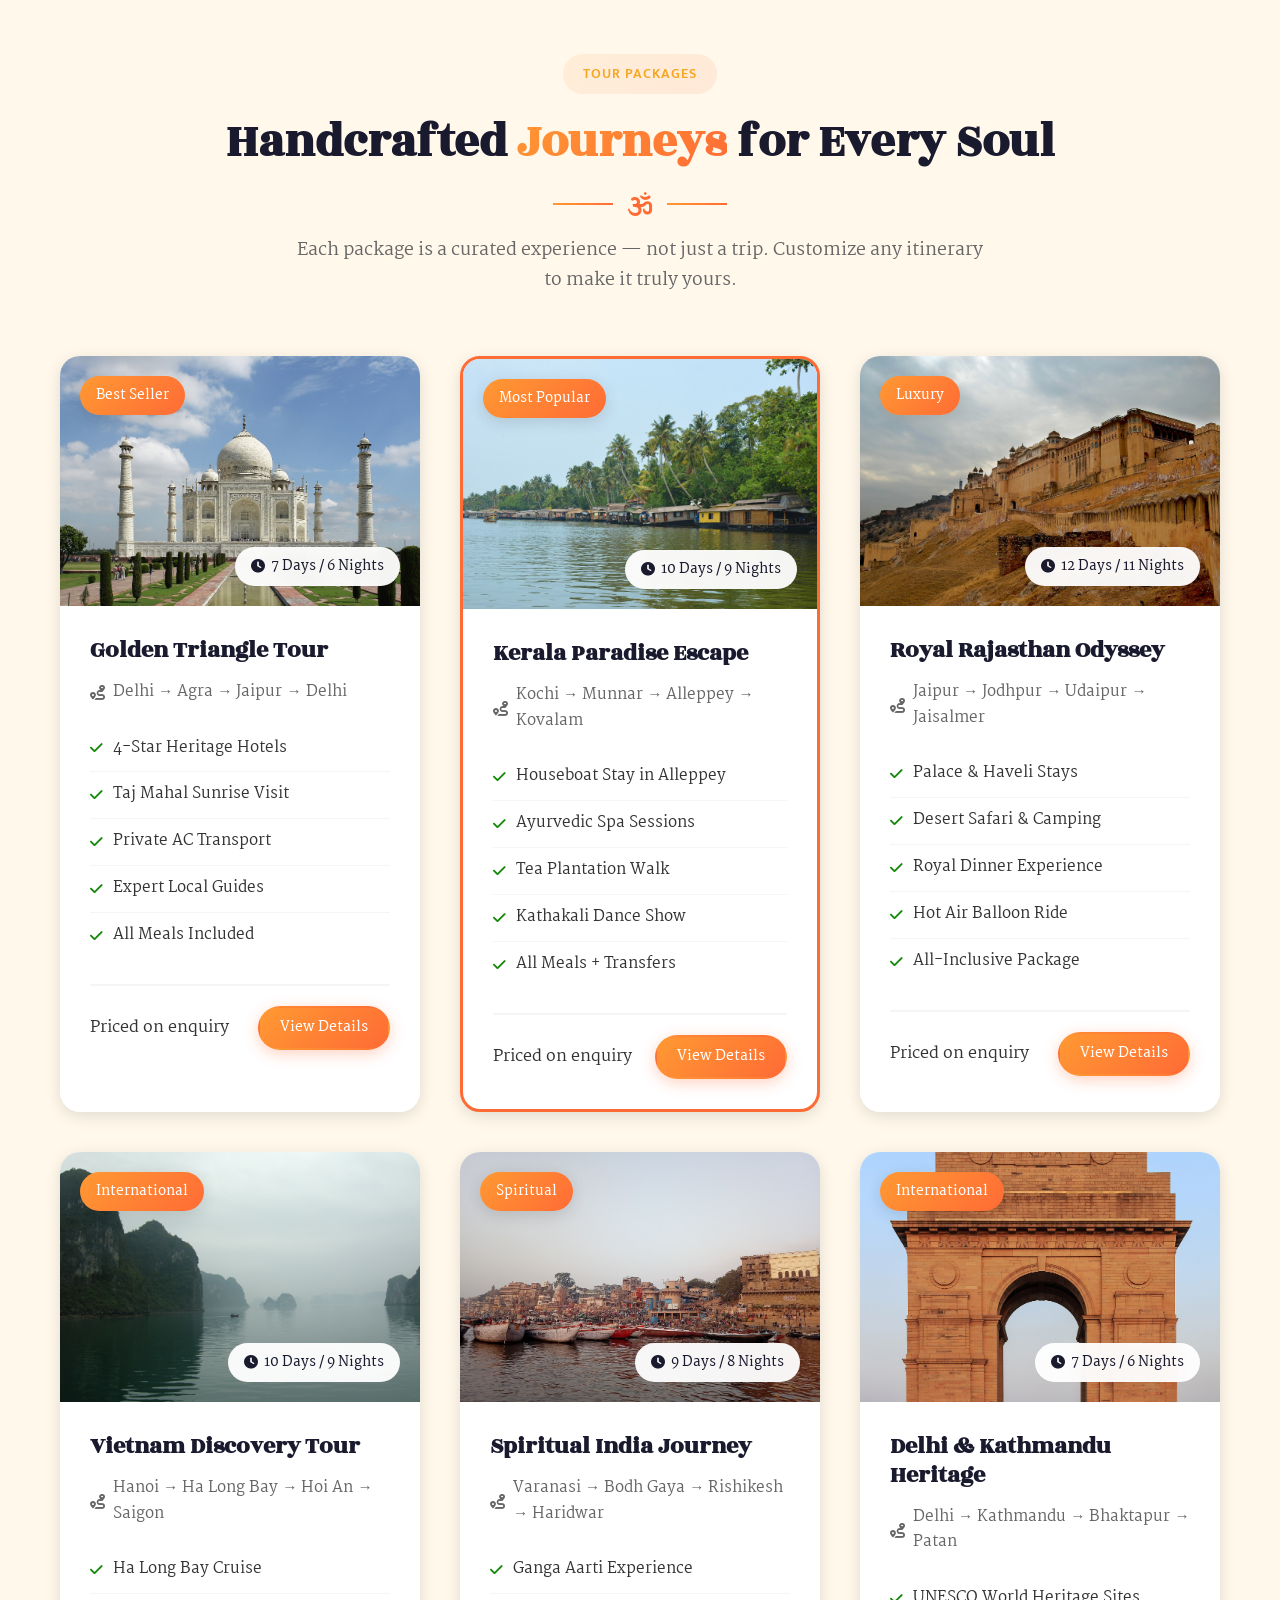
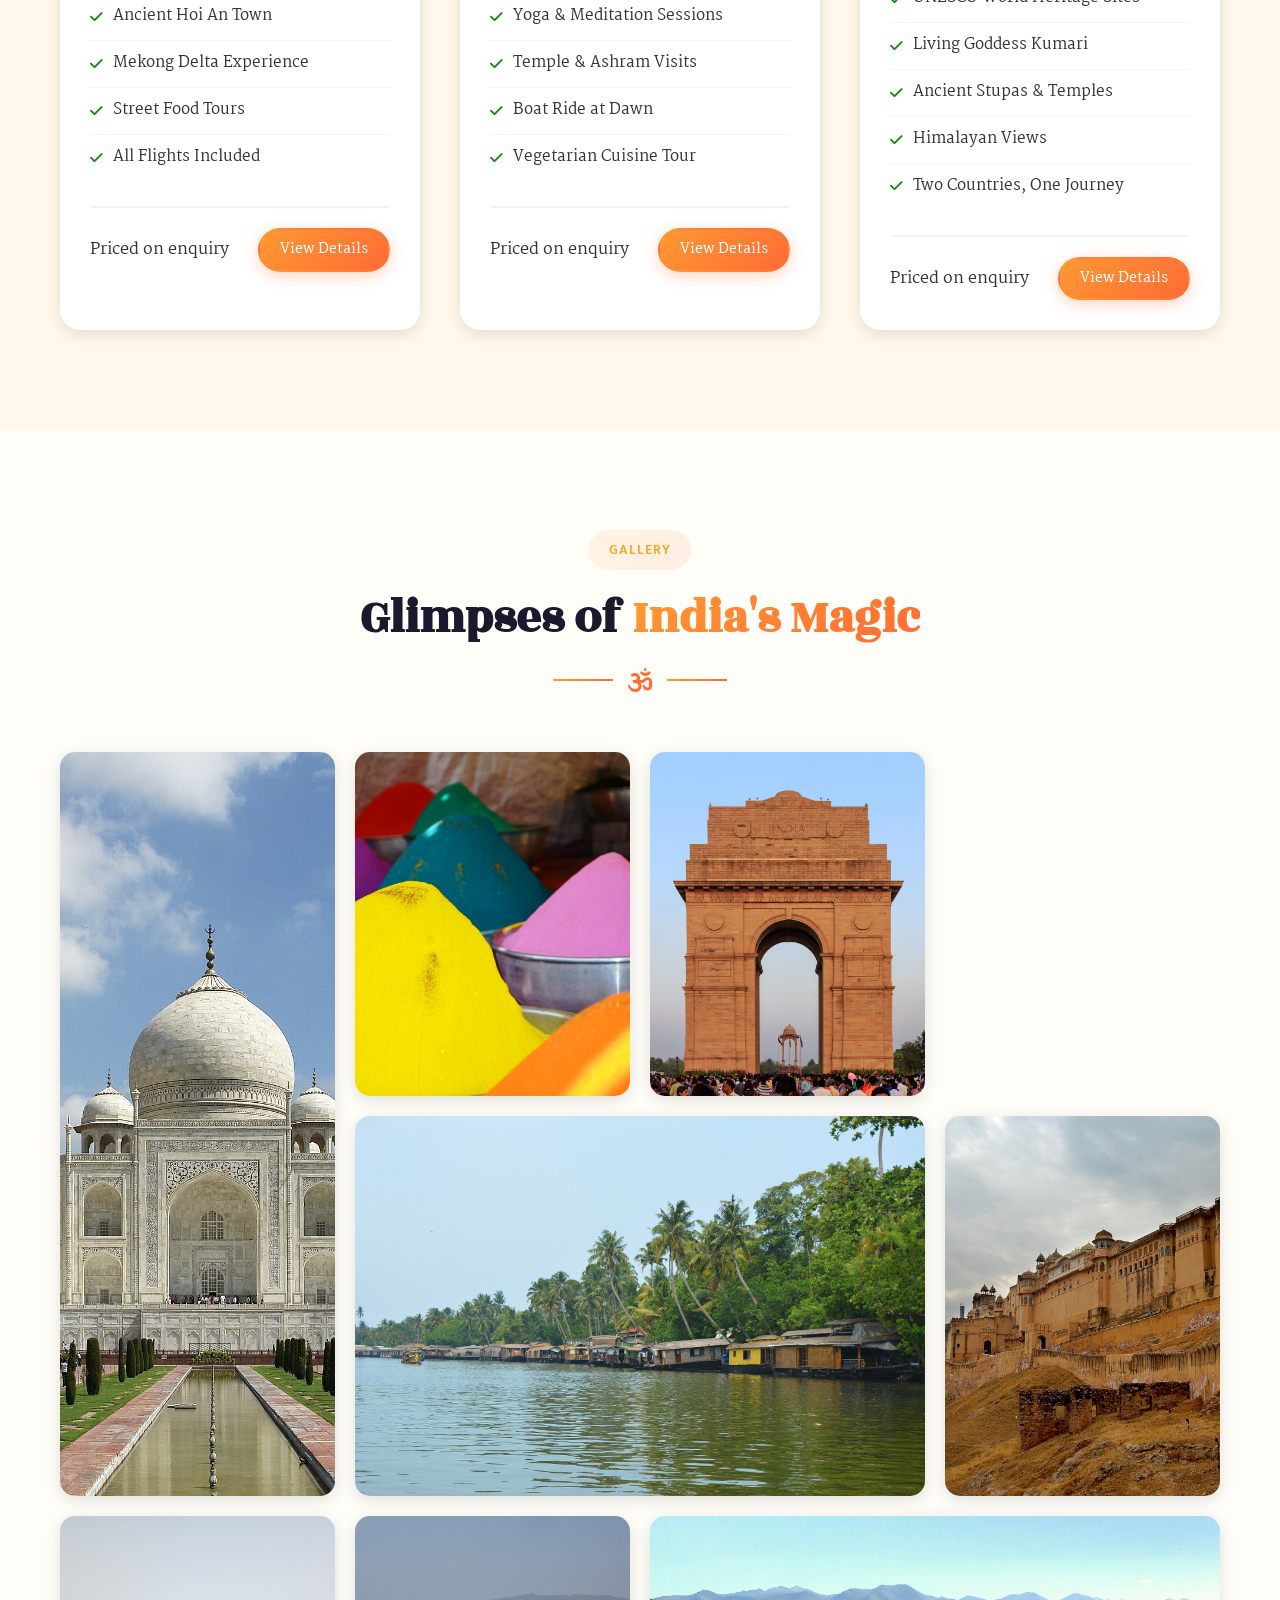
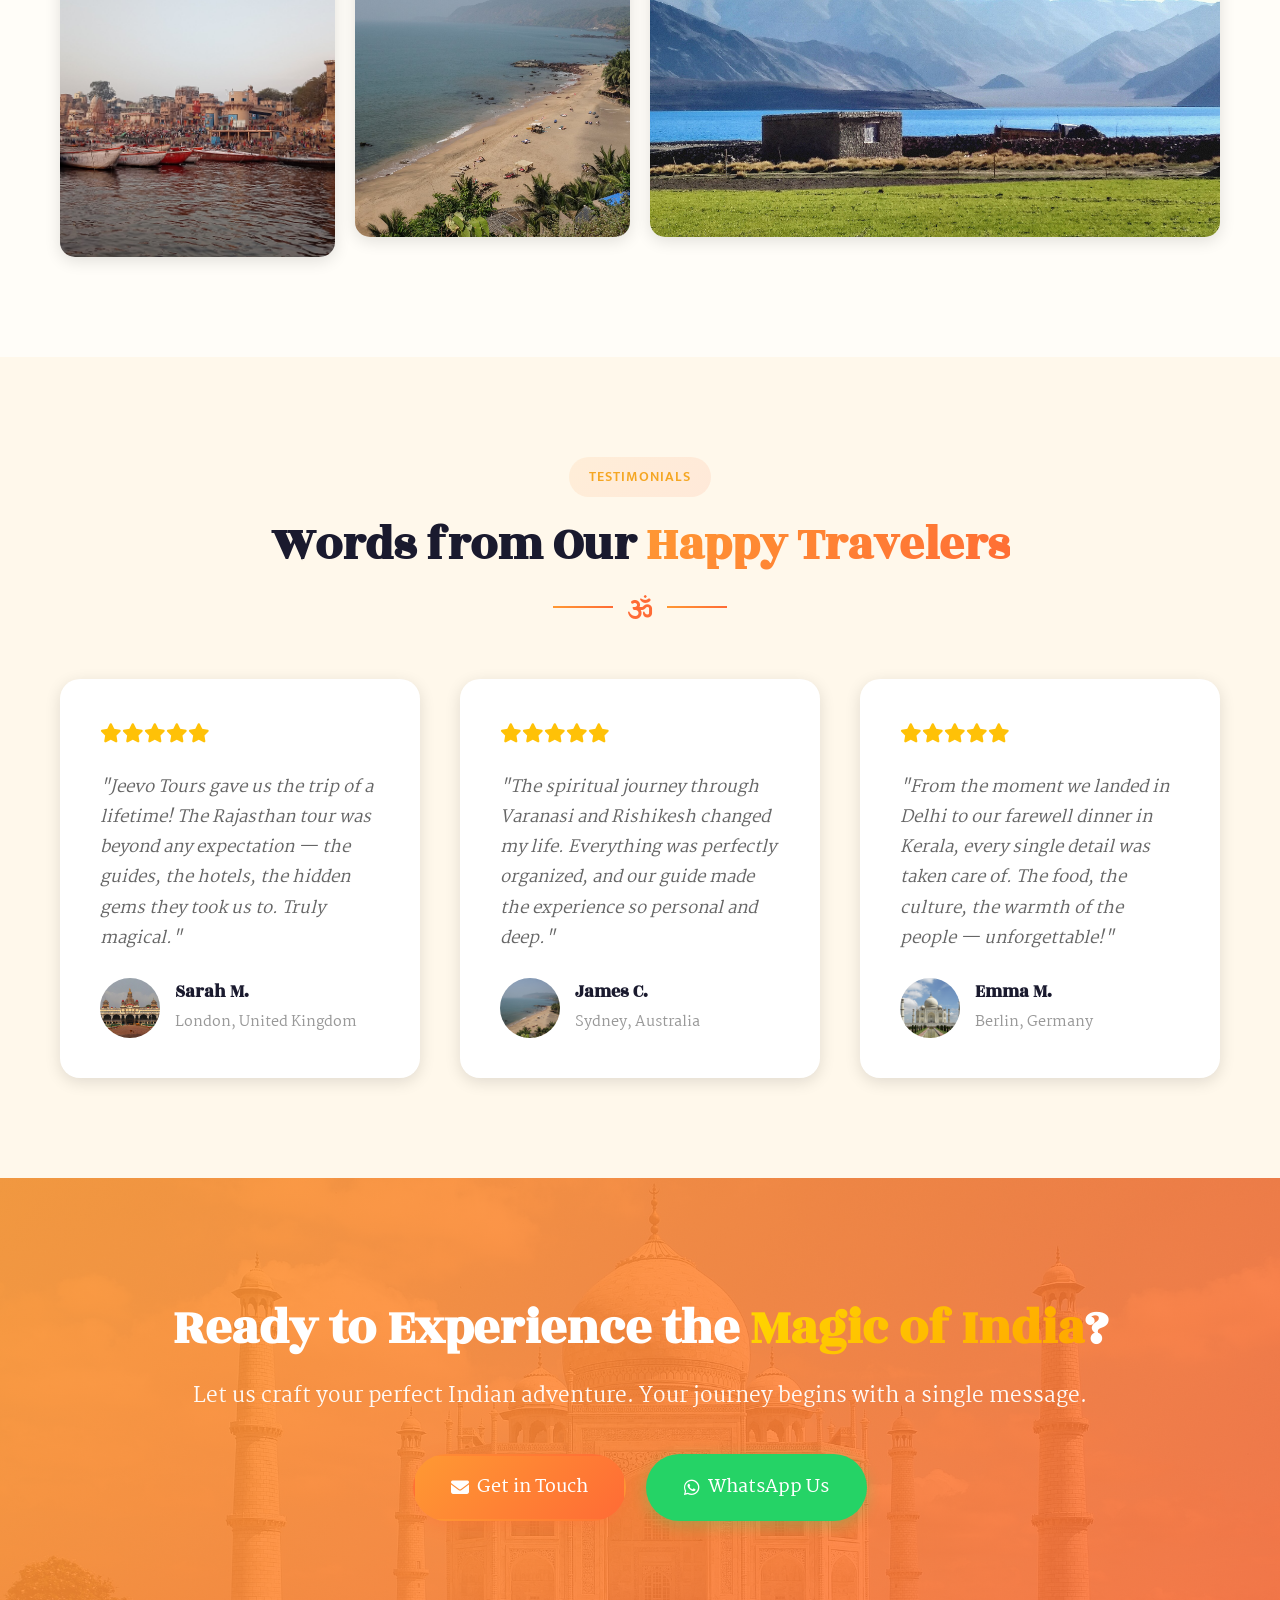
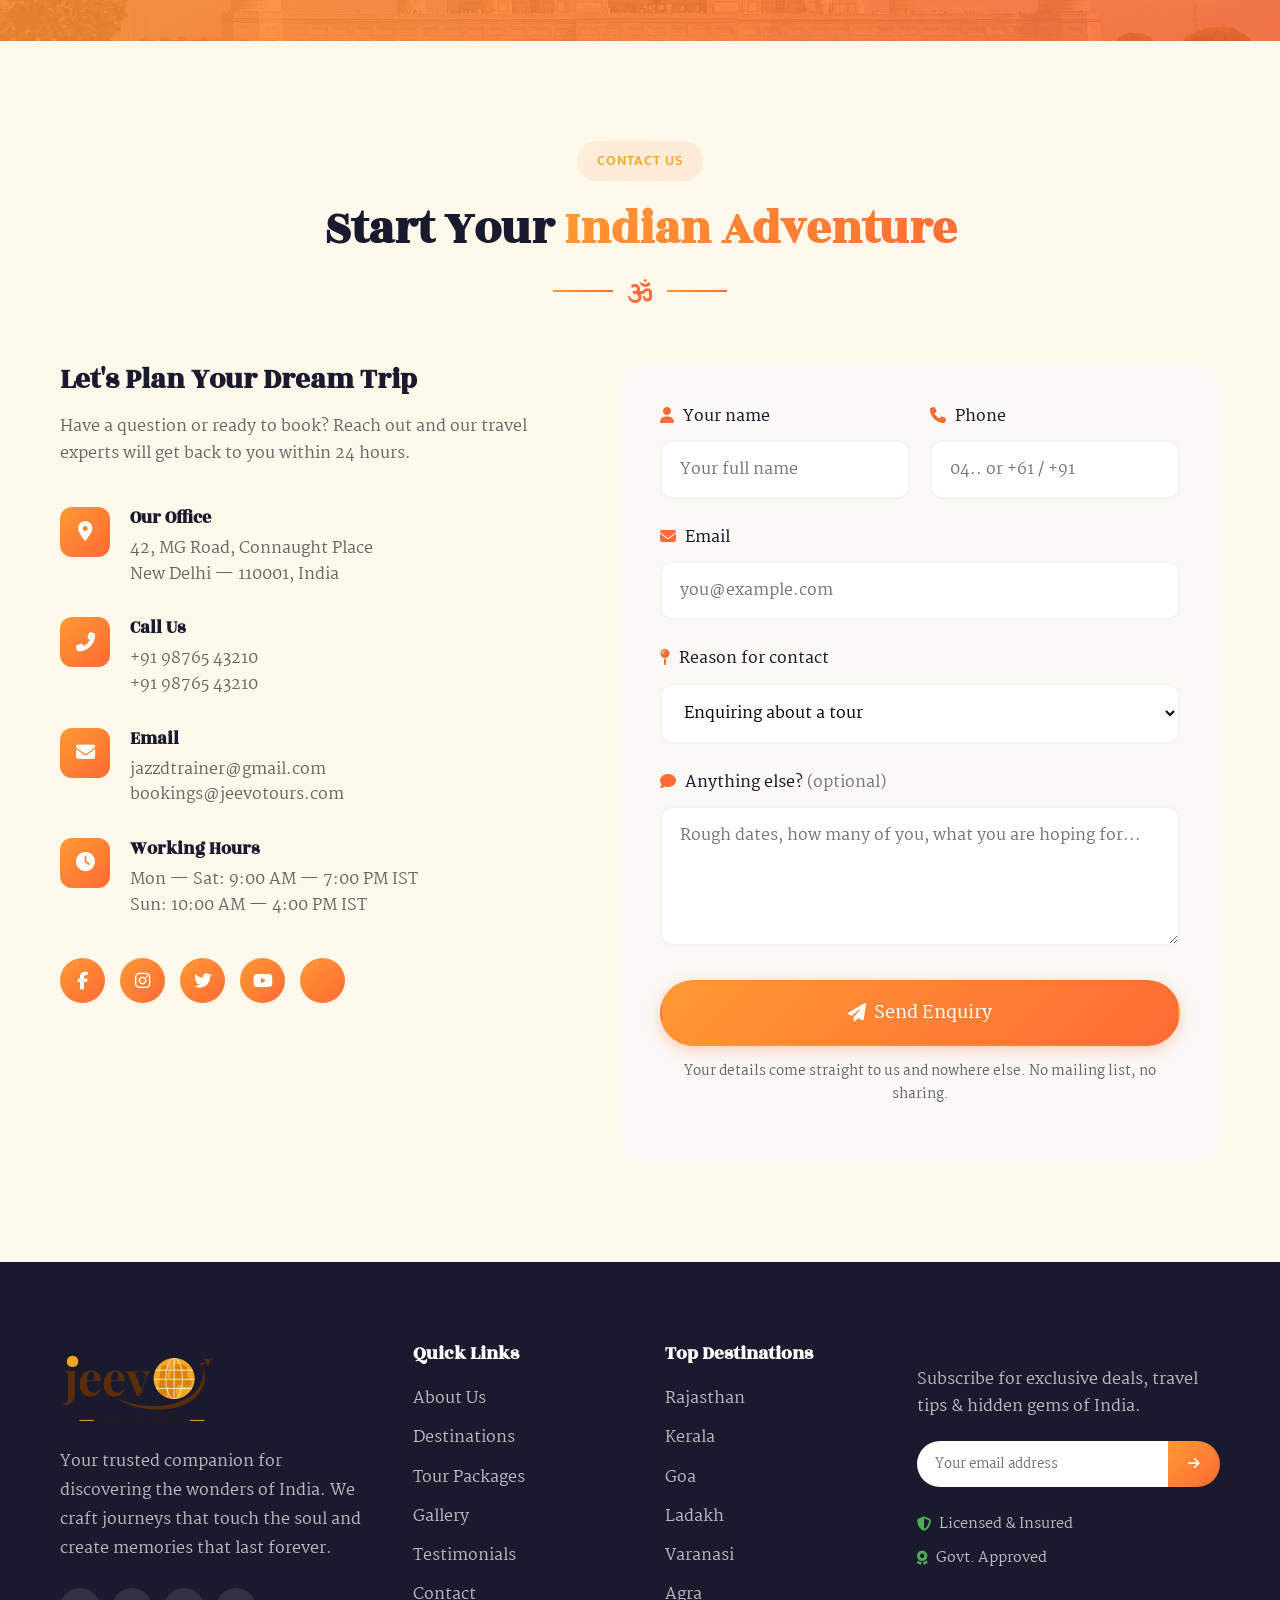
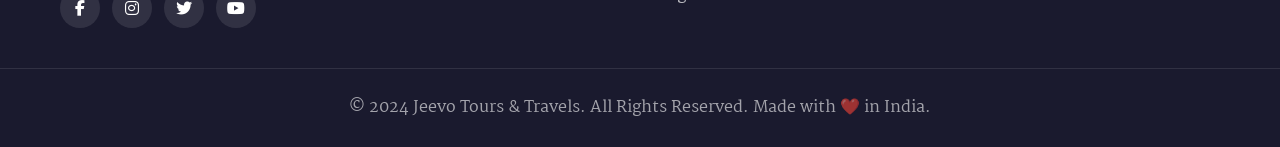
==== commit cb6ce2a7: "Brand, intro animation, working forms and India-themed motion Logo - Rebuilt the lockup as vector: l" ====
--- a/index.html
+++ b/index.html
@@ -7,18 +7,26 @@
     <meta name="description" content="Jeevo Tours & Travels — Your gateway to the magic of India. Curated luxury tours, heritage walks, spiritual journeys & adventure expeditions across incredible India.">
     <link rel="preconnect" href="https://fonts.googleapis.com">
     <link rel="preconnect" href="https://fonts.gstatic.com" crossorigin>
-    <link href="https://fonts.googleapis.com/css2?family=Playfair+Display:ital,wght@0,400;0,600;0,700;0,800;1,400&family=Poppins:wght@300;400;500;600;700&display=swap" rel="stylesheet">
+    <link href="https://fonts.googleapis.com/css2?family=Rozha+One&family=Martel:wght@400;600;700&family=Mukta:wght@400;500;600;700&family=Playfair+Display:wght@700&display=swap" rel="stylesheet">
     <link rel="stylesheet" href="https://cdnjs.cloudflare.com/ajax/libs/font-awesome/6.5.1/css/all.min.css">
-    <link rel="stylesheet" href="styles.css">
+    <link rel="stylesheet" href="styles.css?v=1789374454">
+    <link rel="stylesheet" href="assets/jeevo-loader.css?v=1789374454">
+    <link rel="stylesheet" href="assets/jeevo-scroll.css?v=1789374454">
+    <link rel="stylesheet" href="assets/jeevo-delight.css?v=1789374454">
+    <link rel="stylesheet" href="assets/jeevo-flourish.css?v=1789374454">
 </head>
 <body>
+<script src="assets/jeevo-loader.js?v=1789374454"></script>
+
+
+
+
 
     <!-- ======= NAVIGATION ======= -->
     <nav class="navbar" id="navbar">
         <div class="nav-container">
             <a href="#home" class="nav-logo">
-                <span class="logo-icon">🕉</span>
-                <span class="logo-text">Jeevo <span>Tours</span></span>
+                <svg xmlns="http://www.w3.org/2000/svg" viewBox="0 -24 416 184" class="jv-logo jv-logo--nav" role="img" aria-label="Jeevo Tours and Travels"> <g class="jv-logo__word"> <text x="10" y="118" font-family="'Playfair Display', Didot, 'Bodoni 72', Georgia, serif" font-size="126" fill="#5A2D0C">jeev</text> <circle cx="33" cy="27" r="15" fill="#F5A623"/> </g> <g class="jv-logo__globe" transform="translate(300,72)"> <circle cx="0" cy="0" r="54" fill="#F5A623"/> <clipPath id="jvLogoClip"><circle cx="0" cy="0" r="54"/></clipPath> <g clip-path="url(#jvLogoClip)"> <g class="jv-spin"> <g fill="#D8830B"> <path d="M-30-34c8-3 15 2 16 9 1 8-5 12-4 19 1 6 8 8 8 15 0 9-9 13-10 21 -1 8 3 16-4 19-7 3-13-5-14-12-3-13-1-25 0-37 1-13 3-31 8-34Z"/> <path d="M8-38c13-2 24 4 27 12 3 8-3 14 0 20 3 7 11 9 11 17 0 9-10 12-17 10 -7-1-13-6-19-3-6 3-6 12-5 19 1 9 5 17 0 24-6 6-15 1-17-6 -6-14-3-28-1-42 1-14 4-30 11-43 3-5 6-8 10-8Z"/> </g> <g stroke="#FFFFFF" stroke-width="2.2" fill="none" opacity=".9"> <path d="M-52-22 H52"/><path d="M-54 2 H54"/><path d="M-50 26 H50"/> <ellipse cx="0" cy="0" rx="22" ry="54"/> <line x1="0" y1="-54" x2="0" y2="54"/> </g> </g> </g> </g> <g class="jv-logo__swoosh"> <path fill="#5A2D0C" d="M 146 122 C 206 152, 292 152, 340 120 C 374 97, 382 62, 372 38 C 388 64, 382 104, 346 130 C 296 166, 200 160, 146 122 Z"/> <g transform="translate(382,30) rotate(-28) scale(0.40)"> <path fill="#5A2D0C" d="M 62 0 L 30 -4 L 8 -26 L -2 -26 L 10 -5 L -18 -3 L -30 -16 L -38 -16 L -32 -2 L -42 0 L -32 2 L -38 16 L -30 16 L -18 3 L 10 5 L -2 26 L 8 26 L 30 4 Z"/> </g> </g> </svg></span>
             </a>
             <ul class="nav-links" id="navLinks">
                 <li><a href="#home" class="active">Home</a></li>
@@ -39,10 +47,10 @@
     <!-- ======= HERO SECTION ======= -->
     <section class="hero" id="home">
         <div class="hero-bg">
-            <div class="hero-slide active" style="background-image: url('https://images.pexels.com/photos/1603650/pexels-photo-1603650.jpeg?auto=compress&cs=tinysrgb&w=1920')"></div>
-            <div class="hero-slide" style="background-image: url('https://images.pexels.com/photos/2290070/pexels-photo-2290070.jpeg?auto=compress&cs=tinysrgb&w=1920')"></div>
-            <div class="hero-slide" style="background-image: url('https://images.pexels.com/photos/1583339/pexels-photo-1583339.jpeg?auto=compress&cs=tinysrgb&w=1920')"></div>
-            <div class="hero-slide" style="background-image: url('https://images.pexels.com/photos/3581368/pexels-photo-3581368.jpeg?auto=compress&cs=tinysrgb&w=1920')"></div>
+            <div class="hero-slide active" style="background-image: url('assets/img/taj-mahal.jpg')"></div>
+            <div class="hero-slide" style="background-image: url('assets/img/amber-fort.jpg')"></div>
+            <div class="hero-slide" style="background-image: url('assets/img/varanasi-ghats.jpg')"></div>
+            <div class="hero-slide" style="background-image: url('assets/img/kerala-backwaters.jpg')"></div>
         </div>
         <div class="hero-overlay"></div>
         <div class="hero-mandala"></div>
@@ -91,10 +99,10 @@
             <div class="about-grid">
                 <div class="about-images">
                     <div class="about-img-main">
-                        <img src="https://images.pexels.com/photos/3581368/pexels-photo-3581368.jpeg?auto=compress&cs=tinysrgb&w=600&h=800" alt="Indian Palace" loading="lazy">
+                        <img src="assets/img/mysore-palace.jpg" alt="Indian Palace" loading="lazy">
                     </div>
                     <div class="about-img-float">
-                        <img src="https://images.pexels.com/photos/1603650/pexels-photo-1603650.jpeg?auto=compress&cs=tinysrgb&w=400&h=500" alt="Taj Mahal" loading="lazy">
+                        <img src="assets/img/taj-mahal.jpg" alt="Taj Mahal" loading="lazy">
                     </div>
                     <div class="about-experience-badge">
                         <span class="badge-num">8+</span>
@@ -154,7 +162,7 @@
             </div>
             <div class="dest-grid">
                 <div class="dest-card dest-large">
-                    <img src="https://images.pexels.com/photos/1603650/pexels-photo-1603650.jpeg?auto=compress&cs=tinysrgb&w=800" alt="Taj Mahal, Agra" loading="lazy">
+                    <img src="assets/img/taj-mahal.jpg" alt="Taj Mahal, Agra" loading="lazy">
                     <div class="dest-overlay">
                         <span class="dest-tag">Most Popular</span>
                         <h3>Agra</h3>
@@ -163,7 +171,7 @@
                     </div>
                 </div>
                 <div class="dest-card">
-                    <img src="https://images.pexels.com/photos/3581368/pexels-photo-3581368.jpeg?auto=compress&cs=tinysrgb&w=600" alt="Jaipur, Rajasthan" loading="lazy">
+                    <img src="assets/img/amber-fort.jpg" alt="Jaipur, Rajasthan" loading="lazy">
                     <div class="dest-overlay">
                         <span class="dest-tag">Royal Heritage</span>
                         <h3>Rajasthan</h3>
@@ -172,7 +180,7 @@
                     </div>
                 </div>
                 <div class="dest-card">
-                    <img src="https://images.pexels.com/photos/3889742/pexels-photo-3889742.jpeg?auto=compress&cs=tinysrgb&w=600" alt="Kerala Backwaters" loading="lazy">
+                    <img src="assets/img/kerala-backwaters.jpg" alt="Kerala Backwaters" loading="lazy">
                     <div class="dest-overlay">
                         <span class="dest-tag">God's Own Country</span>
                         <h3>Kerala</h3>
@@ -181,7 +189,7 @@
                     </div>
                 </div>
                 <div class="dest-card">
-                    <img src="https://images.pexels.com/photos/1007426/pexels-photo-1007426.jpeg?auto=compress&cs=tinysrgb&w=600" alt="Goa Beaches" loading="lazy">
+                    <img src="assets/img/goa-beach.jpg" alt="Goa Beaches" loading="lazy">
                     <div class="dest-overlay">
                         <span class="dest-tag">Beach Paradise</span>
                         <h3>Goa</h3>
@@ -190,7 +198,7 @@
                     </div>
                 </div>
                 <div class="dest-card">
-                    <img src="https://images.pexels.com/photos/1007426/pexels-photo-1007426.jpeg?auto=compress&cs=tinysrgb&w=600" alt="Varanasi Ghats" loading="lazy">
+                    <img src="assets/img/varanasi-ghats.jpg" alt="Varanasi Ghats" loading="lazy">
                     <div class="dest-overlay">
                         <span class="dest-tag">Spiritual Capital</span>
                         <h3>Varanasi</h3>
@@ -199,7 +207,7 @@
                     </div>
                 </div>
                 <div class="dest-card">
-                    <img src="https://images.pexels.com/photos/1670732/pexels-photo-1670732.jpeg?auto=compress&cs=tinysrgb&w=600" alt="Ladakh Mountains" loading="lazy">
+                    <img src="assets/img/ladakh.jpg" alt="Ladakh Mountains" loading="lazy">
                     <div class="dest-overlay">
                         <span class="dest-tag">Adventure</span>
                         <h3>Ladakh</h3>
@@ -224,7 +232,7 @@
                 <!-- Package 1 -->
                 <div class="package-card">
                     <div class="package-img">
-                        <img src="https://images.pexels.com/photos/1603650/pexels-photo-1603650.jpeg?auto=compress&cs=tinysrgb&w=600&h=400" alt="Golden Triangle Tour" loading="lazy">
+                        <img src="assets/img/taj-mahal.jpg" alt="Golden Triangle Tour" loading="lazy">
                         <span class="package-badge">Best Seller</span>
                         <span class="package-duration"><i class="fas fa-clock"></i> 7 Days / 6 Nights</span>
                     </div>
@@ -239,11 +247,7 @@
                             <li><i class="fas fa-check"></i> All Meals Included</li>
                         </ul>
                         <div class="package-footer">
-                            <div class="package-price">
-                                <span class="price-from">From</span>
-                                <span class="price-amount">$599</span>
-                                <span class="price-per">/ person</span>
-                            </div>
+                            <div class="package-price"><span class="price-enquire">Priced on enquiry</span></div>
                             <a href="tours/golden-triangle.html" class="btn btn-primary btn-sm">View Details</a>
                         </div>
                     </div>
@@ -252,7 +256,7 @@
                 <!-- Package 2 -->
                 <div class="package-card featured">
                     <div class="package-img">
-                        <img src="https://images.pexels.com/photos/3889742/pexels-photo-3889742.jpeg?auto=compress&cs=tinysrgb&w=600&h=400" alt="Kerala Bliss" loading="lazy">
+                        <img src="assets/img/kerala-backwaters.jpg" alt="Kerala Bliss" loading="lazy">
                         <span class="package-badge">Most Popular</span>
                         <span class="package-duration"><i class="fas fa-clock"></i> 10 Days / 9 Nights</span>
                     </div>
@@ -267,11 +271,7 @@
                             <li><i class="fas fa-check"></i> All Meals + Transfers</li>
                         </ul>
                         <div class="package-footer">
-                            <div class="package-price">
-                                <span class="price-from">From</span>
-                                <span class="price-amount">$899</span>
-                                <span class="price-per">/ person</span>
-                            </div>
+                            <div class="package-price"><span class="price-enquire">Priced on enquiry</span></div>
                             <a href="tours/kerala-paradise.html" class="btn btn-primary btn-sm">View Details</a>
                         </div>
                     </div>
@@ -280,7 +280,7 @@
                 <!-- Package 3 -->
                 <div class="package-card">
                     <div class="package-img">
-                        <img src="https://images.pexels.com/photos/3581368/pexels-photo-3581368.jpeg?auto=compress&cs=tinysrgb&w=600&h=400" alt="Royal Rajasthan" loading="lazy">
+                        <img src="assets/img/amber-fort.jpg" alt="Royal Rajasthan" loading="lazy">
                         <span class="package-badge">Luxury</span>
                         <span class="package-duration"><i class="fas fa-clock"></i> 12 Days / 11 Nights</span>
                     </div>
@@ -295,11 +295,7 @@
                             <li><i class="fas fa-check"></i> All-Inclusive Package</li>
                         </ul>
                         <div class="package-footer">
-                            <div class="package-price">
-                                <span class="price-from">From</span>
-                                <span class="price-amount">$1,299</span>
-                                <span class="price-per">/ person</span>
-                            </div>
+                            <div class="package-price"><span class="price-enquire">Priced on enquiry</span></div>
                             <a href="tours/royal-rajasthan.html" class="btn btn-primary btn-sm">View Details</a>
                         </div>
                     </div>
@@ -308,7 +304,7 @@
                 <!-- Package 4 -->
                 <div class="package-card">
                     <div class="package-img">
-                        <img src="https://images.pexels.com/photos/1532771/pexels-photo-1532771.jpeg?auto=compress&cs=tinysrgb&w=600&h=400" alt="Vietnam Discovery" loading="lazy">
+                        <img src="assets/img/halong-bay.jpg" alt="Vietnam Discovery" loading="lazy">
                         <span class="package-badge">International</span>
                         <span class="package-duration"><i class="fas fa-clock"></i> 10 Days / 9 Nights</span>
                     </div>
@@ -323,11 +319,7 @@
                             <li><i class="fas fa-check"></i> All Flights Included</li>
                         </ul>
                         <div class="package-footer">
-                            <div class="package-price">
-                                <span class="price-from">From</span>
-                                <span class="price-amount">$1,199</span>
-                                <span class="price-per">/ person</span>
-                            </div>
+                            <div class="package-price"><span class="price-enquire">Priced on enquiry</span></div>
                             <a href="tours/vietnam-discovery.html" class="btn btn-primary btn-sm">View Details</a>
                         </div>
                     </div>
@@ -336,7 +328,7 @@
                 <!-- Package 5 -->
                 <div class="package-card">
                     <div class="package-img">
-                        <img src="https://images.pexels.com/photos/2290070/pexels-photo-2290070.jpeg?auto=compress&cs=tinysrgb&w=600&h=400" alt="Spiritual India" loading="lazy">
+                        <img src="assets/img/varanasi-ghats.jpg" alt="Spiritual India" loading="lazy">
                         <span class="package-badge">Spiritual</span>
                         <span class="package-duration"><i class="fas fa-clock"></i> 9 Days / 8 Nights</span>
                     </div>
@@ -351,11 +343,7 @@
                             <li><i class="fas fa-check"></i> Vegetarian Cuisine Tour</li>
                         </ul>
                         <div class="package-footer">
-                            <div class="package-price">
-                                <span class="price-from">From</span>
-                                <span class="price-amount">$749</span>
-                                <span class="price-per">/ person</span>
-                            </div>
+                            <div class="package-price"><span class="price-enquire">Priced on enquiry</span></div>
                             <a href="tours/spiritual-india.html" class="btn btn-primary btn-sm">View Details</a>
                         </div>
                     </div>
@@ -364,7 +352,7 @@
                 <!-- Package 6 -->
                 <div class="package-card">
                     <div class="package-img">
-                        <img src="https://images.pexels.com/photos/3581368/pexels-photo-3581368.jpeg?auto=compress&cs=tinysrgb&w=600&h=400" alt="Delhi Kathmandu" loading="lazy">
+                        <img src="assets/img/india-gate.jpg" alt="Delhi Kathmandu" loading="lazy">
                         <span class="package-badge">International</span>
                         <span class="package-duration"><i class="fas fa-clock"></i> 7 Days / 6 Nights</span>
                     </div>
@@ -379,11 +367,7 @@
                             <li><i class="fas fa-check"></i> Two Countries, One Journey</li>
                         </ul>
                         <div class="package-footer">
-                            <div class="package-price">
-                                <span class="price-from">From</span>
-                                <span class="price-amount">$899</span>
-                                <span class="price-per">/ person</span>
-                            </div>
+                            <div class="package-price"><span class="price-enquire">Priced on enquiry</span></div>
                             <a href="tours/delhi-kathmandu.html" class="btn btn-primary btn-sm">View Details</a>
                         </div>
                     </div>
@@ -402,35 +386,35 @@
             </div>
             <div class="gallery-grid">
                 <div class="gallery-item gi-tall">
-                    <img src="https://images.pexels.com/photos/1603650/pexels-photo-1603650.jpeg?auto=compress&cs=tinysrgb&w=600&h=800" alt="Taj Mahal at sunset" loading="lazy">
+                    <img src="assets/img/taj-mahal.jpg" alt="Taj Mahal at sunset" loading="lazy">
                     <div class="gallery-overlay"><span>Taj Mahal, Agra</span></div>
                 </div>
                 <div class="gallery-item">
-                    <img src="https://images.pexels.com/photos/2187605/pexels-photo-2187605.jpeg?auto=compress&cs=tinysrgb&w=400" alt="Holi Festival" loading="lazy">
+                    <img src="assets/img/holi.jpg" alt="Holi Festival" loading="lazy">
                     <div class="gallery-overlay"><span>Festival of Colors</span></div>
                 </div>
                 <div class="gallery-item">
-                    <img src="https://images.pexels.com/photos/1583339/pexels-photo-1583339.jpeg?auto=compress&cs=tinysrgb&w=400" alt="India Gate Delhi" loading="lazy">
+                    <img src="assets/img/india-gate.jpg" alt="India Gate Delhi" loading="lazy">
                     <div class="gallery-overlay"><span>India Gate, Delhi</span></div>
                 </div>
                 <div class="gallery-item gi-wide">
-                    <img src="https://images.pexels.com/photos/3889742/pexels-photo-3889742.jpeg?auto=compress&cs=tinysrgb&w=800&h=400" alt="Kerala Backwaters" loading="lazy">
+                    <img src="assets/img/kerala-backwaters.jpg" alt="Kerala Backwaters" loading="lazy">
                     <div class="gallery-overlay"><span>Backwaters, Kerala</span></div>
                 </div>
                 <div class="gallery-item">
-                    <img src="https://images.pexels.com/photos/3581368/pexels-photo-3581368.jpeg?auto=compress&cs=tinysrgb&w=400" alt="Rajasthan Fort" loading="lazy">
+                    <img src="assets/img/amber-fort.jpg" alt="Rajasthan Fort" loading="lazy">
                     <div class="gallery-overlay"><span>Mehrangarh Fort</span></div>
                 </div>
                 <div class="gallery-item gi-tall">
-                    <img src="https://images.pexels.com/photos/2187605/pexels-photo-2187605.jpeg?auto=compress&cs=tinysrgb&w=600&h=800" alt="Indian Woman in Sari" loading="lazy">
+                    <img src="assets/img/varanasi-ghats.jpg" alt="Indian Woman in Sari" loading="lazy">
                     <div class="gallery-overlay"><span>Colors of India</span></div>
                 </div>
                 <div class="gallery-item">
-                    <img src="https://images.pexels.com/photos/1007426/pexels-photo-1007426.jpeg?auto=compress&cs=tinysrgb&w=400" alt="Goa Beach" loading="lazy">
+                    <img src="assets/img/goa-beach.jpg" alt="Goa Beach" loading="lazy">
                     <div class="gallery-overlay"><span>Beaches of Goa</span></div>
                 </div>
                 <div class="gallery-item gi-wide">
-                    <img src="https://images.pexels.com/photos/1670732/pexels-photo-1670732.jpeg?auto=compress&cs=tinysrgb&w=800&h=400" alt="Himalayan Mountains" loading="lazy">
+                    <img src="assets/img/ladakh.jpg" alt="Himalayan Mountains" loading="lazy">
                     <div class="gallery-overlay"><span>Himalayas, Ladakh</span></div>
                 </div>
             </div>
@@ -452,7 +436,7 @@
                     </div>
                     <p class="testimonial-text">"Jeevo Tours gave us the trip of a lifetime! The Rajasthan tour was beyond any expectation — the guides, the hotels, the hidden gems they took us to. Truly magical."</p>
                     <div class="testimonial-author">
-                        <img src="https://images.pexels.com/photos/774909/pexels-photo-774909.jpeg?auto=compress&cs=tinysrgb&w=100&h=100" alt="Sarah Mitchell" loading="lazy">
+                        <img src="assets/img/mysore-palace.jpg" alt="Sarah Mitchell" loading="lazy">
                         <div>
                             <h4>Sarah M.</h4>
                             <span>London, United Kingdom</span>
@@ -465,7 +449,7 @@
                     </div>
                     <p class="testimonial-text">"The spiritual journey through Varanasi and Rishikesh changed my life. Everything was perfectly organized, and our guide made the experience so personal and deep."</p>
                     <div class="testimonial-author">
-                        <img src="https://images.pexels.com/photos/220453/pexels-photo-220453.jpeg?auto=compress&cs=tinysrgb&w=100&h=100" alt="James Cooper" loading="lazy">
+                        <img src="assets/img/goa-beach.jpg" alt="James Cooper" loading="lazy">
                         <div>
                             <h4>James C.</h4>
                             <span>Sydney, Australia</span>
@@ -478,7 +462,7 @@
                     </div>
                     <p class="testimonial-text">"From the moment we landed in Delhi to our farewell dinner in Kerala, every single detail was taken care of. The food, the culture, the warmth of the people — unforgettable!"</p>
                     <div class="testimonial-author">
-                        <img src="https://images.pexels.com/photos/733872/pexels-photo-733872.jpeg?auto=compress&cs=tinysrgb&w=100&h=100" alt="Emma Müller" loading="lazy">
+                        <img src="assets/img/taj-mahal.jpg" alt="Emma Müller" loading="lazy">
                         <div>
                             <h4>Emma M.</h4>
                             <span>Berlin, Germany</span>
@@ -491,7 +475,7 @@
 
     <!-- ======= CTA SECTION ======= -->
     <section class="cta-section">
-        <div class="cta-bg" style="background-image: url('https://images.pexels.com/photos/2290070/pexels-photo-2290070.jpeg?auto=compress&cs=tinysrgb&w=1920')"></div>
+        <div class="cta-bg" style="background-image: url('assets/img/taj-mahal.jpg')"></div>
         <div class="cta-overlay"></div>
         <div class="container">
             <div class="cta-content">
@@ -537,7 +521,7 @@
                             <div class="contact-icon"><i class="fas fa-envelope"></i></div>
                             <div>
                                 <h4>Email</h4>
-                                <p>hello@jeevotours.com<br>bookings@jeevotours.com</p>
+                                <p>jazzdtrainer@gmail.com<br>bookings@jeevotours.com</p>
                             </div>
                         </div>
                         <div class="contact-item">
@@ -558,43 +542,40 @@
                     </div>
                 </div>
 
-                <form class="contact-form" id="contactForm">
+                <form class="contact-form" id="contactForm" novalidate>
                     <div class="form-row">
                         <div class="form-group">
-                            <label for="name"><i class="fas fa-user"></i> Full Name</label>
-                            <input type="text" id="name" name="name" placeholder="Your full name" required>
-                        </div>
-                        <div class="form-group">
-                            <label for="email"><i class="fas fa-envelope"></i> Email</label>
-                            <input type="email" id="email" name="email" placeholder="your@email.com" required>
-                        </div>
-                    </div>
-                    <div class="form-row">
+                            <label for="name"><i class="fas fa-user"></i> Your name</label>
+                            <input type="text" id="name" name="name" placeholder="Your full name" autocomplete="name" required>
+                        </div>
                         <div class="form-group">
                             <label for="phone"><i class="fas fa-phone"></i> Phone</label>
-                            <input type="tel" id="phone" name="phone" placeholder="+1 (555) 000-0000">
-                        </div>
-                        <div class="form-group">
-                            <label for="destination"><i class="fas fa-map-pin"></i> Interested In</label>
-                            <select id="destination" name="destination">
-                                <option value="">Select a destination</option>
-                                <option value="golden-triangle">Golden Triangle</option>
-                                <option value="kerala">Kerala Paradise</option>
-                                <option value="rajasthan">Royal Rajasthan</option>
-                                <option value="himalayan">Himalayan Expedition</option>
-                                <option value="spiritual">Spiritual Journey</option>
-                                <option value="goa">Goa Beach Getaway</option>
-                                <option value="custom">Custom Trip</option>
-                            </select>
+                            <input type="tel" id="phone" name="phone" placeholder="04.. or +61 / +91" autocomplete="tel" required>
                         </div>
                     </div>
                     <div class="form-group">
-                        <label for="message"><i class="fas fa-comment"></i> Your Message</label>
-                        <textarea id="message" name="message" rows="5" placeholder="Tell us about your dream trip — dates, group size, interests..."></textarea>
-                    </div>
-                    <button type="submit" class="btn btn-primary btn-lg btn-full">
+                        <label for="email"><i class="fas fa-envelope"></i> Email</label>
+                        <input type="email" id="email" name="email" placeholder="you@example.com" autocomplete="email" required>
+                    </div>
+                    <div class="form-group">
+                        <label for="reason"><i class="fas fa-map-pin"></i> Reason for contact</label>
+                        <select id="reason" name="reason">
+                            <option>Enquiring about a tour</option>
+                            <option>Planning a custom trip</option>
+                            <option>Pilgrimage / yatra enquiry</option>
+                            <option>Group or family booking</option>
+                            <option>Flights and ground arrangements</option>
+                            <option>Something else</option>
+                        </select>
+                    </div>
+                    <div class="form-group">
+                        <label for="message"><i class="fas fa-comment"></i> Anything else? <span style="opacity:.6;font-weight:400">(optional)</span></label>
+                        <textarea id="message" name="message" rows="4" placeholder="Rough dates, how many of you, what you are hoping for..."></textarea>
+                    </div>
+                    <button type="submit" class="btn btn-primary btn-lg btn-full" id="contactSubmit">
                         <i class="fas fa-paper-plane"></i> Send Enquiry
                     </button>
+                    <p class="form-note">Your details come straight to us and nowhere else. No mailing list, no sharing.</p>
                 </form>
             </div>
         </div>
@@ -607,8 +588,7 @@
                 <div class="footer-grid">
                     <div class="footer-about">
                         <a href="#home" class="footer-logo">
-                            <span class="logo-icon">🕉</span>
-                            <span class="logo-text">Jeevo <span>Tours</span></span>
+                            <svg xmlns="http://www.w3.org/2000/svg" viewBox="0 -24 416 226" class="jv-logo jv-logo--foot" role="img" aria-label="Jeevo Tours and Travels"> <g class="jv-logo__word"> <text x="10" y="118" font-family="'Playfair Display', Didot, 'Bodoni 72', Georgia, serif" font-size="126" fill="#5A2D0C">jeev</text> <circle cx="33" cy="27" r="15" fill="#F5A623"/> </g> <g class="jv-logo__globe" transform="translate(300,72)"> <circle cx="0" cy="0" r="54" fill="#F5A623"/> <clipPath id="jvLogoClipFoot"><circle cx="0" cy="0" r="54"/></clipPath> <g clip-path="url(#jvLogoClipFoot)"> <g class="jv-spin"> <g fill="#D8830B"> <path d="M-30-34c8-3 15 2 16 9 1 8-5 12-4 19 1 6 8 8 8 15 0 9-9 13-10 21 -1 8 3 16-4 19-7 3-13-5-14-12-3-13-1-25 0-37 1-13 3-31 8-34Z"/> <path d="M8-38c13-2 24 4 27 12 3 8-3 14 0 20 3 7 11 9 11 17 0 9-10 12-17 10 -7-1-13-6-19-3-6 3-6 12-5 19 1 9 5 17 0 24-6 6-15 1-17-6 -6-14-3-28-1-42 1-14 4-30 11-43 3-5 6-8 10-8Z"/> </g> <g stroke="#FFFFFF" stroke-width="2.2" fill="none" opacity=".9"> <path d="M-52-22 H52"/><path d="M-54 2 H54"/><path d="M-50 26 H50"/> <ellipse cx="0" cy="0" rx="22" ry="54"/> <line x1="0" y1="-54" x2="0" y2="54"/> </g> </g> </g> </g> <g class="jv-logo__swoosh"> <path fill="#5A2D0C" d="M 146 122 C 206 152, 292 152, 340 120 C 374 97, 382 62, 372 38 C 388 64, 382 104, 346 130 C 296 166, 200 160, 146 122 Z"/> <g transform="translate(382,30) rotate(-28) scale(0.40)"> <path fill="#5A2D0C" d="M 62 0 L 30 -4 L 8 -26 L -2 -26 L 10 -5 L -18 -3 L -30 -16 L -38 -16 L -32 -2 L -42 0 L -32 2 L -38 16 L -30 16 L -18 3 L 10 5 L -2 26 L 8 26 L 30 4 Z"/> </g> </g> <g class="jv-logo__tag"> <line x1="52"  y1="182" x2="88"  y2="182" stroke="#F5A623" stroke-width="2.6" stroke-linecap="round"/> <text x="215" y="190" text-anchor="middle" font-family="'Mukta', system-ui, sans-serif" font-size="17" font-weight="600" fill="#2E1B0C" letter-spacing="3.5">TOURS AND TRAVELS</text> <line x1="342" y1="182" x2="378" y2="182" stroke="#F5A623" stroke-width="2.6" stroke-linecap="round"/> </g> </svg></span>
                         </a>
                         <p>Your trusted companion for discovering the wonders of India. We craft journeys that touch the soul and create memories that last forever.</p>
                         <div class="footer-social">
@@ -644,7 +624,7 @@
                         <h4>Travel Newsletter</h4>
                         <p>Subscribe for exclusive deals, travel tips & hidden gems of India.</p>
                         <form class="newsletter-form">
-                            <input type="email" placeholder="Your email address" required>
+                            <input type="email" name="email" placeholder="Your email address" required>
                             <button type="submit"><i class="fas fa-arrow-right"></i></button>
                         </form>
                         <div class="footer-trust">
@@ -666,7 +646,11 @@
     <a href="#home" class="back-to-top" id="backToTop" aria-label="Back to top">
         <i class="fas fa-chevron-up"></i>
     </a>
-
-    <script src="script.js"></script>
+    <script src="assets/jeevo-forms.js?v=1789374454"></script>
+    <script src="assets/jeevo-scroll.js?v=1789374454"></script>
+    <script src="assets/jeevo-delight.js?v=1789374454"></script>
+    <script src="assets/jeevo-flourish.js?v=1789374454"></script>
+
+    <script src="script.js?v=1789374454"></script>
 </body>
 </html>
--- a/styles.css
+++ b/styles.css
@@ -42,8 +42,9 @@
     --container-width: 1200px;
 
     /* Typography */
-    --font-heading: 'Playfair Display', serif;
-    --font-body: 'Poppins', sans-serif;
+    --font-heading: 'Rozha One', 'Playfair Display', Georgia, serif;
+    --font-body: 'Martel', Georgia, 'Times New Roman', serif;
+    --font-ui: 'Mukta', system-ui, -apple-system, sans-serif;
 
     /* Transitions */
     --transition: all 0.3s ease;
@@ -130,6 +131,7 @@
 
 /* ========== BUTTONS ========== */
 .btn {
+    font-family: var(--font-ui);
     display: inline-flex;
     align-items: center;
     gap: 8px;
@@ -244,6 +246,7 @@
 }
 
 .nav-links a {
+    font-family: var(--font-ui);
     font-weight: 500;
     color: var(--gray-dark);
     position: relative;
@@ -266,6 +269,7 @@
 }
 
 .nav-cta {
+    font-family: var(--font-ui);
     padding: 10px 24px;
     background: var(--gradient-primary);
     color: var(--white);
@@ -433,6 +437,7 @@
 }
 
 .stat-label {
+    font-family: var(--font-ui);
     display: block;
     font-size: 0.9rem;
     opacity: 0.9;
@@ -496,6 +501,7 @@
 }
 
 .section-tag {
+    font-family: var(--font-ui);
     display: inline-block;
     padding: 8px 20px;
     background: linear-gradient(135deg, rgba(255, 153, 51, 0.1) 0%, rgba(255, 107, 53, 0.1) 100%);
@@ -1467,3 +1473,46 @@
         grid-row: auto;
     }
 }
+
+/* ============================================================
+   JEEVO BRAND MARK  —  the "O" of Jeevo as a rising sun
+   ============================================================ */
+.logo-icon {
+    display: inline-flex;
+    align-items: center;
+    justify-content: center;
+    width: 1.9rem;
+    height: 1.9rem;
+    flex: none;
+    color: #E29628;          /* the mark uses currentColor, so this tints it */
+    font-size: 0;
+}
+.logo-icon svg { width: 100%; height: 100%; display: block; }
+
+/* ---- contact form: note + success state ---- */
+.form-note {
+    margin-top: 14px;
+    font-size: .85rem;
+    color: var(--gray);
+    text-align: center;
+}
+.form-success {
+    text-align: center;
+    padding: 48px 32px;
+    background: #FBF4E8;
+    border: 1px solid rgba(226,150,40,.35);
+    border-radius: 16px;
+}
+.form-success i.fa-circle-check { font-size: 3rem; color: #E29628; margin-bottom: 16px; }
+.form-success h3 {
+    font-family: var(--font-heading);
+    font-size: 1.8rem;
+    color: #4A2610;
+    margin-bottom: 10px;
+}
+.form-success p {
+    color: var(--gray-dark);
+    max-width: 42ch;
+    margin: 0 auto 22px;
+    line-height: 1.6;
+}
--- a/assets/jeevo-loader.css
+++ b/assets/jeevo-loader.css
@@ -0,0 +1,164 @@
+/* ============================================================
+   JEEVO — LOGO + INTRO
+   ============================================================ */
+
+/* ---------- the lockup ---------- */
+.nav-logo{ display:flex; align-items:center; text-decoration:none }
+.nav-logo .jv-logo{ height:62px; width:auto; display:block; overflow:visible }
+.navbar, .nav-container, .nav-logo{ overflow:visible }
+@media (max-width:700px){ .nav-logo .jv-logo{ height:46px } }
+.jv-logo--foot{ height:86px; width:auto; display:block }
+
+/* .navbar is position:fixed z-index:1000 — a stacking context. Without this
+   the veil paints over the whole bar and the intro is invisible. */
+.navbar.jv-lift{ z-index:9995 !important }
+
+/* ---------- layers ----------
+   veil   9990  the cream screen
+   navbar 9995  lifted so the logo shows above the veil
+   flight 10001 the orb, above EVERYTHING, so it never passes behind
+                the nav bar on its way to the corner
+   ------------------------------------------------------------------ */
+.jv-veil{
+  position:fixed;
+  inset:0;
+  z-index:9990;
+  background:#FFFDF8;
+  opacity:1;
+  transition:opacity 1.1s ease .25s;
+}
+.jv-veil.is-out{ opacity:0; pointer-events:none }
+
+.jv-flight{
+  position:fixed;
+  inset:0;
+  z-index:10001;
+  display:grid;
+  place-items:center;
+  pointer-events:none;
+  opacity:1;
+  transition:opacity .4s ease;
+}
+.jv-flight.is-out{ opacity:0 }
+/* Landing: the orb blinks out in the SAME frame the nav globe blinks in.
+   Identical artwork, identical position and size, so nothing is seen to
+   change — no fade, because a fade between two identical shapes is a ghost. */
+.jv-flight.is-landed .jv-orb{ opacity:0; transition:none }
+
+/* ---------- the greeting ---------- */
+.jv-stage{
+  display:flex;
+  flex-direction:column;
+  align-items:center;
+  gap:4px;
+}
+.jv-namaste{
+  margin:22px 0 0;
+  font-family:'Kohinoor Devanagari','Devanagari Sangam MN','Noto Sans Devanagari',
+              'Nirmala UI',system-ui,sans-serif;
+  font-size:clamp(30px,5vw,42px);
+  line-height:1.1;
+  color:#5A2D0C;
+  opacity:0;
+  animation:jvGreet 1.1s cubic-bezier(.22,.7,.3,1) .45s forwards;
+}
+.jv-namaste-en{
+  margin:6px 0 0;
+  font-family:'Mukta',system-ui,sans-serif;
+  font-size:11px;
+  font-weight:600;
+  letter-spacing:.42em;
+  text-indent:.42em;
+  color:#C98A2E;
+  opacity:0;
+  animation:jvGreet 1.1s cubic-bezier(.22,.7,.3,1) .72s forwards;
+}
+@keyframes jvGreet{
+  from{ opacity:0; transform:translateY(12px) }
+  to  { opacity:1; transform:none }
+}
+/* the greeting bows out before the globe travels */
+.jv-flight.is-greeted .jv-namaste,
+.jv-flight.is-greeted .jv-namaste-en{
+  opacity:0;
+  transform:translateY(-8px);
+  transition:opacity .5s ease, transform .5s ease;
+  animation:none;
+}
+
+/* ---------- the travelling globe ---------- */
+.jv-orb{
+  width:clamp(150px,26vw,230px);
+  height:auto;
+  overflow:visible;
+  display:block;
+}
+.jv-spin{ transform-origin:0 0; animation:jvSpin 18s linear infinite }
+@keyframes jvSpin{ from{transform:rotate(0)} to{transform:rotate(360deg)} }
+
+/* the plane rides the orbit */
+.jv-orb__plane{
+  offset-path:path('M 18 100 A 82 32 0 1 1 182 100 A 82 32 0 1 1 18 100');
+  offset-rotate:auto;
+  animation:jvOrbit 4.6s linear infinite;
+}
+@keyframes jvOrbit{ from{offset-distance:0%} to{offset-distance:100%} }
+@supports not (offset-path: path('M 0 0 L 1 1')){
+  .jv-orb__plane{ transform:translate(168px,88px) rotate(-16deg) }
+}
+
+/* the flight to the corner */
+.jv-orb.is-flying{
+  animation:jvFly 1.65s cubic-bezier(.34,.10,.18,1) forwards;
+  will-change:transform;
+}
+@keyframes jvFly{
+  from{ transform:translate(0,0) scale(1) }
+  to  { transform:translate(var(--dx), var(--dy)) scale(var(--sc)) }
+}
+/* the ring and its plane are the loader's, not the logo's — let them go */
+.jv-flight.is-flying .jv-orb__ring{ opacity:0; transition:opacity .7s ease-out }
+
+/* ---------- the logo assembling ---------- */
+.jv-logo__globe.jv-hold,
+.jv-logo__word.jv-hold,
+.jv-logo__swoosh.jv-hold{ opacity:0 }
+
+.jv-logo__globe.jv-land{ opacity:1 }          /* identical artwork: straight cut */
+
+/* jeev slides out from behind the globe */
+.jv-logo__word.jv-slide{
+  animation:jvWord .82s cubic-bezier(.18,.72,.24,1) .12s both;
+  transform-box:fill-box;
+}
+@keyframes jvWord{
+  from{ opacity:0; transform:translateX(30px) }
+  55% { opacity:1 }
+  to  { opacity:1; transform:none }
+}
+.jv-logo__swoosh.jv-slide{ animation:jvFade .66s ease-out .46s both }
+@keyframes jvFade{ from{opacity:0} to{opacity:1} }
+
+/* ---------- inline busy dots (forms) ---------- */
+.jv-busy{
+  position:absolute; inset:0;
+  display:flex; align-items:center; justify-content:center; gap:7px;
+  background:rgba(255,253,248,.9); backdrop-filter:blur(2px); z-index:40;
+}
+.jv-busy span{
+  width:9px; height:9px; border-radius:50%; background:#F5A623;
+  animation:jvBounce .95s ease-in-out infinite;
+}
+.jv-busy span:nth-child(2){ animation-delay:.12s }
+.jv-busy span:nth-child(3){ animation-delay:.24s }
+@keyframes jvBounce{
+  0%,80%,100%{ transform:translateY(0); opacity:.45 }
+  40%{ transform:translateY(-7px); opacity:1 }
+}
+
+@media (prefers-reduced-motion:reduce){
+  .jv-veil{ display:none }
+  .jv-spin,.jv-orb__plane,.jv-busy span,.jv-namaste,.jv-namaste-en{ animation:none }
+  .jv-logo__globe.jv-hold,.jv-logo__word.jv-hold,.jv-logo__swoosh.jv-hold{ opacity:1 }
+  .jv-logo__word.jv-slide,.jv-logo__swoosh.jv-slide{ animation:none }
+}
--- a/assets/jeevo-scroll.css
+++ b/assets/jeevo-scroll.css
@@ -0,0 +1,102 @@
+/* ============================================================
+   JEEVO — "COLOURS OF INDIA" SCROLL
+   An ambient wash that shifts through real Indian pigments as
+   you move down the page, plus staggered reveals.
+   ============================================================ */
+
+/* body was opaque white, so a z-index:-1 wash painted into a void.
+   The page ground now lives on <html>; body lets the wash through. */
+html{ background:#FFFDF8 }
+body{ background:transparent !important }
+
+.jv-wash{
+  position:fixed;
+  inset:0;
+  z-index:-1;
+  pointer-events:none;
+  background:
+    radial-gradient(125% 85% at 10% 0%,   rgba(var(--jv-rgb-a,245,166,35), .30) 0%, transparent 60%),
+    radial-gradient(115% 80% at 90% 15%,  rgba(var(--jv-rgb-b,232,134,46), .24) 0%, transparent 58%),
+    radial-gradient(140% 90% at 50% 100%, rgba(var(--jv-rgb-a,245,166,35), .16) 0%, transparent 62%),
+    #FFFDF8;
+  transition:background 1.2s ease-out;
+}
+
+/* the alternating pale sections pick up the pigment too, so the colour
+   is actually on the page rather than hiding behind it */
+section{ background-color:transparent !important; position:relative }
+/* No transition here on purpose: changing a custom property does not
+   reliably re-trigger a transition on a property derived from it, which
+   left this frozen on the pigment it had at page load. The wash behind
+   already cross-fades, so the change still reads as gradual. */
+section:nth-of-type(even){
+  background-color:rgba(var(--jv-rgb-a,245,166,35), .06) !important;
+}
+
+/* section headings take the live pigment */
+.section-tag, .section-header .section-tag{
+  color:rgb(var(--jv-rgb-a,245,166,35)) !important;
+  transition:color 1.2s ease-out;
+}
+
+/* scroll progress, tinted to the section you are in */
+.jv-progress{
+  position:fixed;
+  top:0; left:0;
+  height:4px;
+  width:0%;
+  z-index:1200;
+  background:var(--jv-hue-a, #F5A623);
+  transition:background .9s ease-out;
+  pointer-events:none;
+}
+
+/* the pigment name, bottom-left */
+.jv-pigment{
+  position:fixed;
+  left:22px; bottom:22px;
+  z-index:1150;
+  display:flex;
+  align-items:center;
+  gap:9px;
+  padding:7px 13px 7px 9px;
+  border-radius:999px;
+  background:rgba(255,253,248,.82);
+  backdrop-filter:blur(8px);
+  border:1px solid rgba(90,45,12,.13);
+  font-family:'Mukta',system-ui,sans-serif;
+  font-size:10.5px;
+  letter-spacing:.17em;
+  text-transform:uppercase;
+  color:#5A2D0C;
+  opacity:0;
+  transform:translateY(8px);
+  transition:opacity .45s ease, transform .45s ease;
+  pointer-events:none;
+}
+.jv-pigment.is-on{opacity:1;transform:translateY(0)}
+.jv-pigment i{
+  width:13px; height:13px;
+  border-radius:50%;
+  background:var(--jv-hue-a, #F5A623);
+  transition:background .9s ease-out;
+  box-shadow:0 0 0 3px rgba(255,253,248,.9);
+}
+@media (max-width:700px){ .jv-pigment{display:none} }
+
+/* ---- staggered reveals ---- */
+.jv-rise{
+  opacity:0;
+  transform:translateY(22px);
+  transition:opacity .62s cubic-bezier(.22,.61,.36,1),
+             transform .62s cubic-bezier(.22,.61,.36,1);
+  will-change:opacity, transform;
+}
+.jv-rise.is-in{opacity:1;transform:none}
+
+@media (prefers-reduced-motion:reduce){
+  .jv-wash{transition:none}
+  .jv-rise{opacity:1 !important;transform:none !important;transition:none}
+  .jv-pigment{display:none}
+  .jv-progress{transition:none}
+}
--- a/assets/jeevo-delight.css
+++ b/assets/jeevo-delight.css
@@ -0,0 +1,113 @@
+/* ============================================================
+   JEEVO — SMALL DELIGHTS
+   Everything here is travel- or India-specific. Nothing generic,
+   nothing that fires more than once, nothing that blocks reading.
+   ============================================================ */
+
+/* ---------- 1. a plane flies the scroll bar ---------- */
+.jv-progress{ overflow:visible }
+.jv-flyer{
+  position:fixed;
+  top:-13px;
+  left:0;
+  z-index:1201;
+  width:31px;
+  height:31px;
+  pointer-events:none;
+  color:#5A2D0C;
+  transform:translateX(-50%);
+  opacity:0;
+  transition:opacity .4s ease;
+  filter:drop-shadow(0 1px 2px rgba(90,45,12,.28));
+}
+.jv-flyer.is-on{ opacity:1 }
+
+/* a short contrail so it reads as flying, not sitting */
+.jv-flyer::after{
+  content:"";
+  position:absolute;
+  top:50%;
+  right:70%;
+  width:34px;
+  height:2px;
+  border-radius:2px;
+  background:linear-gradient(270deg, rgb(var(--jv-rgb-a,245,166,35)), transparent);
+  transform:translateY(-50%);
+  opacity:.85;
+}
+.jv-flyer svg{ width:100%; height:100%; display:block }
+
+/* ---------- 2. passport stamp on a card ---------- */
+.jv-stampable{ position:relative; overflow:hidden }
+.jv-stamp{
+  position:absolute;
+  top:16px; right:14px;
+  width:112px; height:112px;
+  pointer-events:none;
+  opacity:0;
+  transform:rotate(-18deg) scale(1.6);
+  transition:opacity .28s ease, transform .28s cubic-bezier(.2,.9,.3,1.1);
+  z-index:3;
+  color:rgb(var(--jv-rgb-a,245,166,35));
+  mix-blend-mode:multiply;
+}
+.jv-stampable:hover .jv-stamp,
+.jv-stampable:focus-within .jv-stamp{
+  opacity:.78;
+  transform:rotate(-13deg) scale(1);
+}
+.jv-stamp svg{ width:100%; height:100% }
+
+/* ---------- 3. the nav globe turns when you hover the logo ---------- */
+.nav-logo:hover .jv-logo__globe .jv-spin{
+  animation:jvSpin 5.5s linear infinite;
+}
+
+/* ---------- 4. the kite ---------- */
+.jv-kite{
+  position:fixed;
+  z-index:1400;
+  width:82px;
+  pointer-events:none;
+  will-change:transform;
+}
+.jv-kite svg{ width:100%; height:auto; display:block }
+.jv-kite__tail{
+  transform-origin:50% 0;
+  animation:jvTail 1.15s ease-in-out infinite;
+}
+@keyframes jvTail{
+  0%,100%{ transform:rotate(-7deg) }
+  50%    { transform:rotate(7deg) }
+}
+
+/* ---------- 5. shubh yatra on a completed booking ---------- */
+.jv-yatra{
+  display:block;
+  margin-top:6px;
+  font-family:'Mukta',system-ui,sans-serif;
+  font-size:11px;
+  letter-spacing:.34em;
+  text-indent:.34em;
+  text-transform:uppercase;
+  color:rgb(var(--jv-rgb-a,245,166,35));
+}
+.jv-yatra i{
+  display:block;
+  font-family:'Kohinoor Devanagari','Devanagari Sangam MN','Noto Sans Devanagari',
+              'Nirmala UI',system-ui,sans-serif;
+  font-style:normal;
+  font-size:19px;
+  letter-spacing:0;
+  text-indent:0;
+  text-transform:none;
+  color:#5A2D0C;
+  margin-bottom:3px;
+}
+
+@media (prefers-reduced-motion:reduce){
+  .jv-flyer,.jv-kite{ display:none }
+  .jv-stamp{ transition:none }
+  .jv-kite__tail{ animation:none }
+  .nav-logo:hover .jv-logo__globe .jv-spin{ animation:none }
+}
--- a/assets/jeevo-flourish.css
+++ b/assets/jeevo-flourish.css
@@ -0,0 +1,89 @@
+/* ============================================================
+   JEEVO — FLOURISH
+   ============================================================ */
+
+/* ---------- 1. the Ashoka Chakra ----------
+   Readability first: it sits in the right-hand gutter beside the content
+   column, not behind it, at low opacity, with no blend mode that could
+   darken text. Below 1200px there is no gutter, so it is hidden. */
+.jv-chakra{
+  position:fixed;
+  top:50%;
+  right:-13vw;
+  width:min(46vw,480px);
+  aspect-ratio:1;
+  transform:translateY(-50%);
+  z-index:-1;
+  pointer-events:none;
+  color:#0B4EA2;
+  opacity:0;
+  transition:opacity 1s ease;
+}
+.jv-chakra.is-on{ opacity:.07 }
+.jv-chakra svg{ width:100%; height:100%; display:block }
+.jv-chakra__turn{ transform-origin:200px 200px }
+
+/* no gutter to live in on narrower screens, so it steps aside entirely */
+@media (max-width:1200px){ .jv-chakra{ display:none } }
+
+/* ---------- 2. the city ribbon ---------- */
+.jv-ribbon{
+  position:relative;
+  overflow:hidden;
+  padding:20px 0;
+  margin:0;
+  background:rgb(var(--jv-rgb-a,245,166,35));
+  border-top:1px solid rgba(90,45,12,.14);
+  border-bottom:1px solid rgba(90,45,12,.14);
+  user-select:none;
+}
+.jv-ribbon__track{
+  display:flex;
+  align-items:center;
+  gap:34px;
+  width:max-content;
+  animation:jvRibbon 46s linear infinite;
+}
+.jv-ribbon:hover .jv-ribbon__track{ animation-play-state:paused }
+@keyframes jvRibbon{
+  from{ transform:translateX(0) }
+  to  { transform:translateX(-50%) }
+}
+.jv-city{
+  display:inline-flex;
+  align-items:baseline;
+  gap:11px;
+  font-family:'Mukta',system-ui,sans-serif;
+  font-size:14px;
+  font-weight:600;
+  letter-spacing:.26em;
+  text-transform:uppercase;
+  color:#FFFDF8;
+  white-space:nowrap;
+}
+.jv-city b{
+  font-family:'Kohinoor Devanagari','Devanagari Sangam MN','Noto Sans Devanagari',
+              'Nirmala UI',system-ui,sans-serif;
+  font-size:26px;
+  font-weight:400;
+  letter-spacing:0;
+  text-transform:none;
+  color:#FFFDF8;
+  opacity:.95;
+}
+.jv-sep{ color:rgba(255,253,248,.55); font-size:15px }
+
+/* ---------- 3. headings wipe in ---------- */
+.jv-wipe{
+  clip-path:inset(0 100% 0 0);
+  opacity:.001;
+  transition:clip-path 1s cubic-bezier(.16,.84,.3,1),
+             opacity .45s ease;
+}
+.jv-wipe.is-in{ clip-path:inset(0 0 0 0); opacity:1 }
+
+@media (prefers-reduced-motion:reduce){
+  .jv-mandala{ display:none }
+  .jv-ribbon__track{ animation:none }
+  .jv-wipe{ clip-path:none !important; opacity:1 !important; transition:none }
+}
